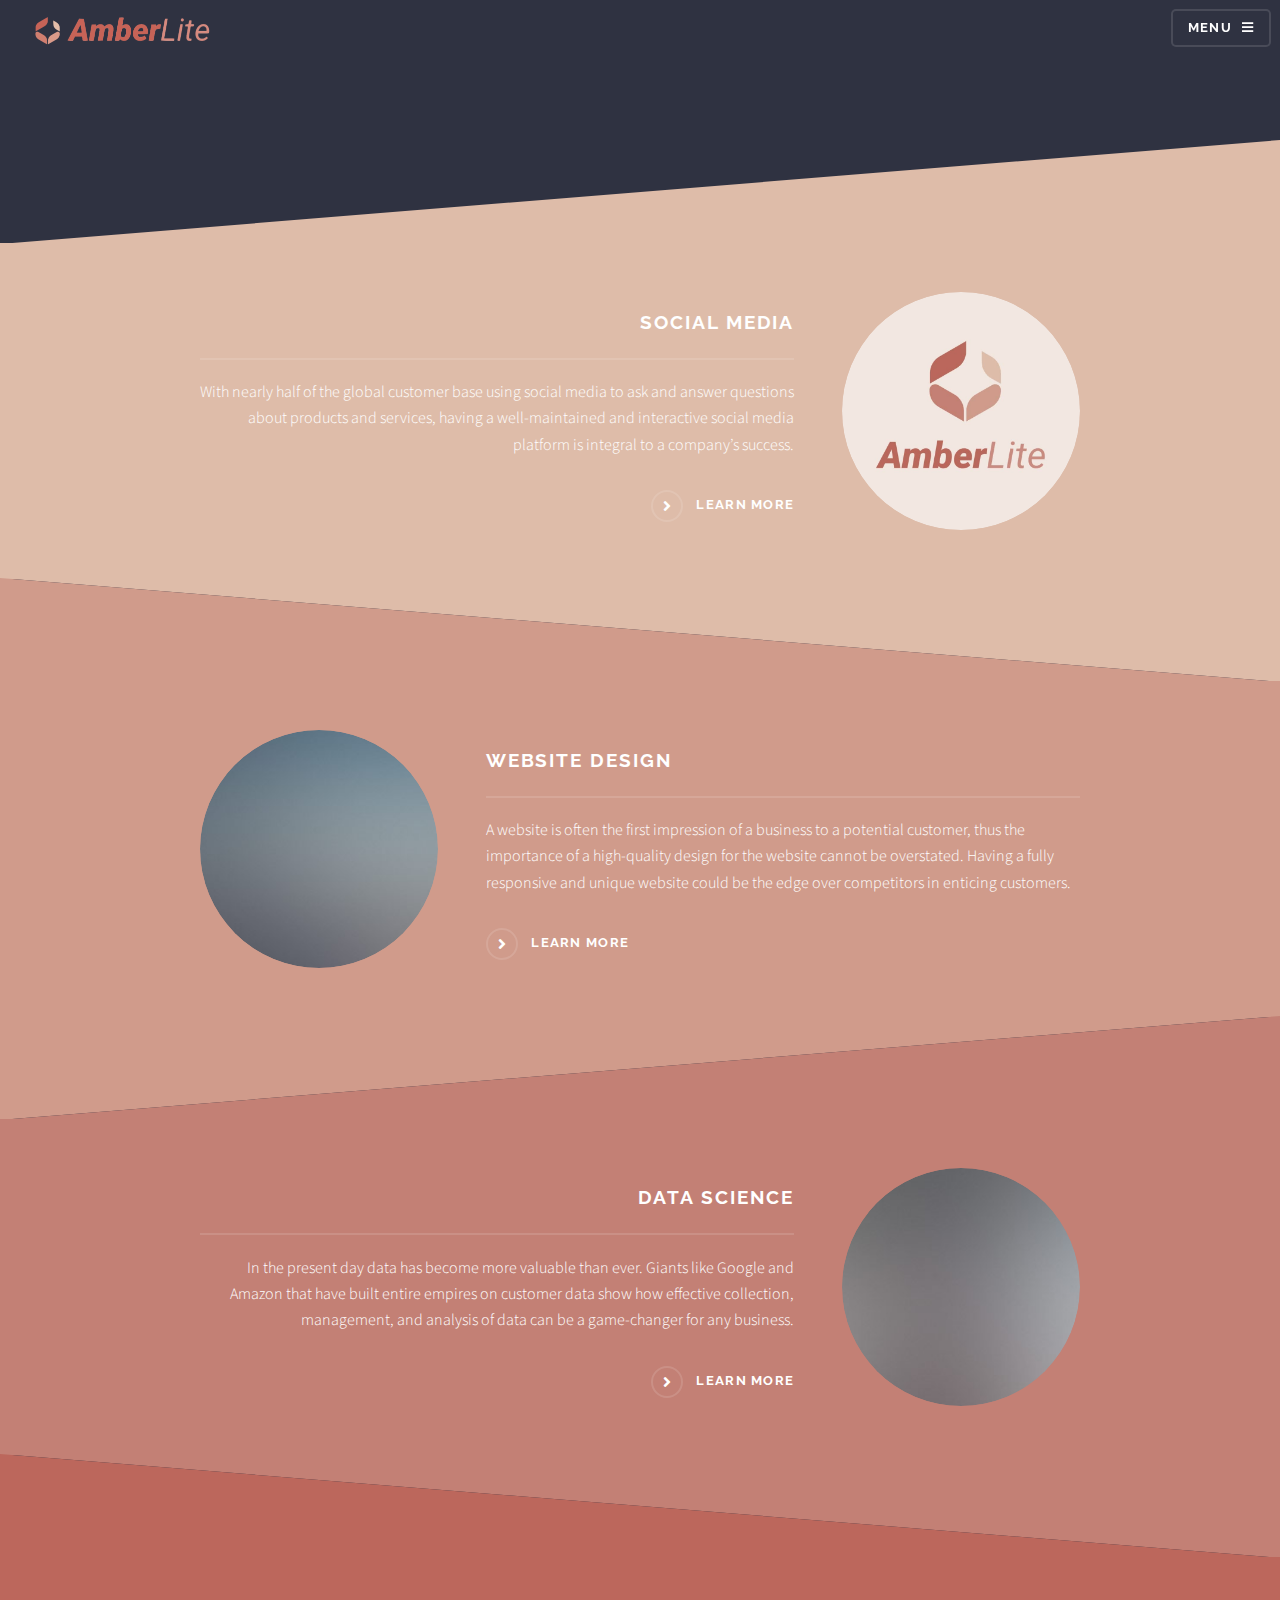
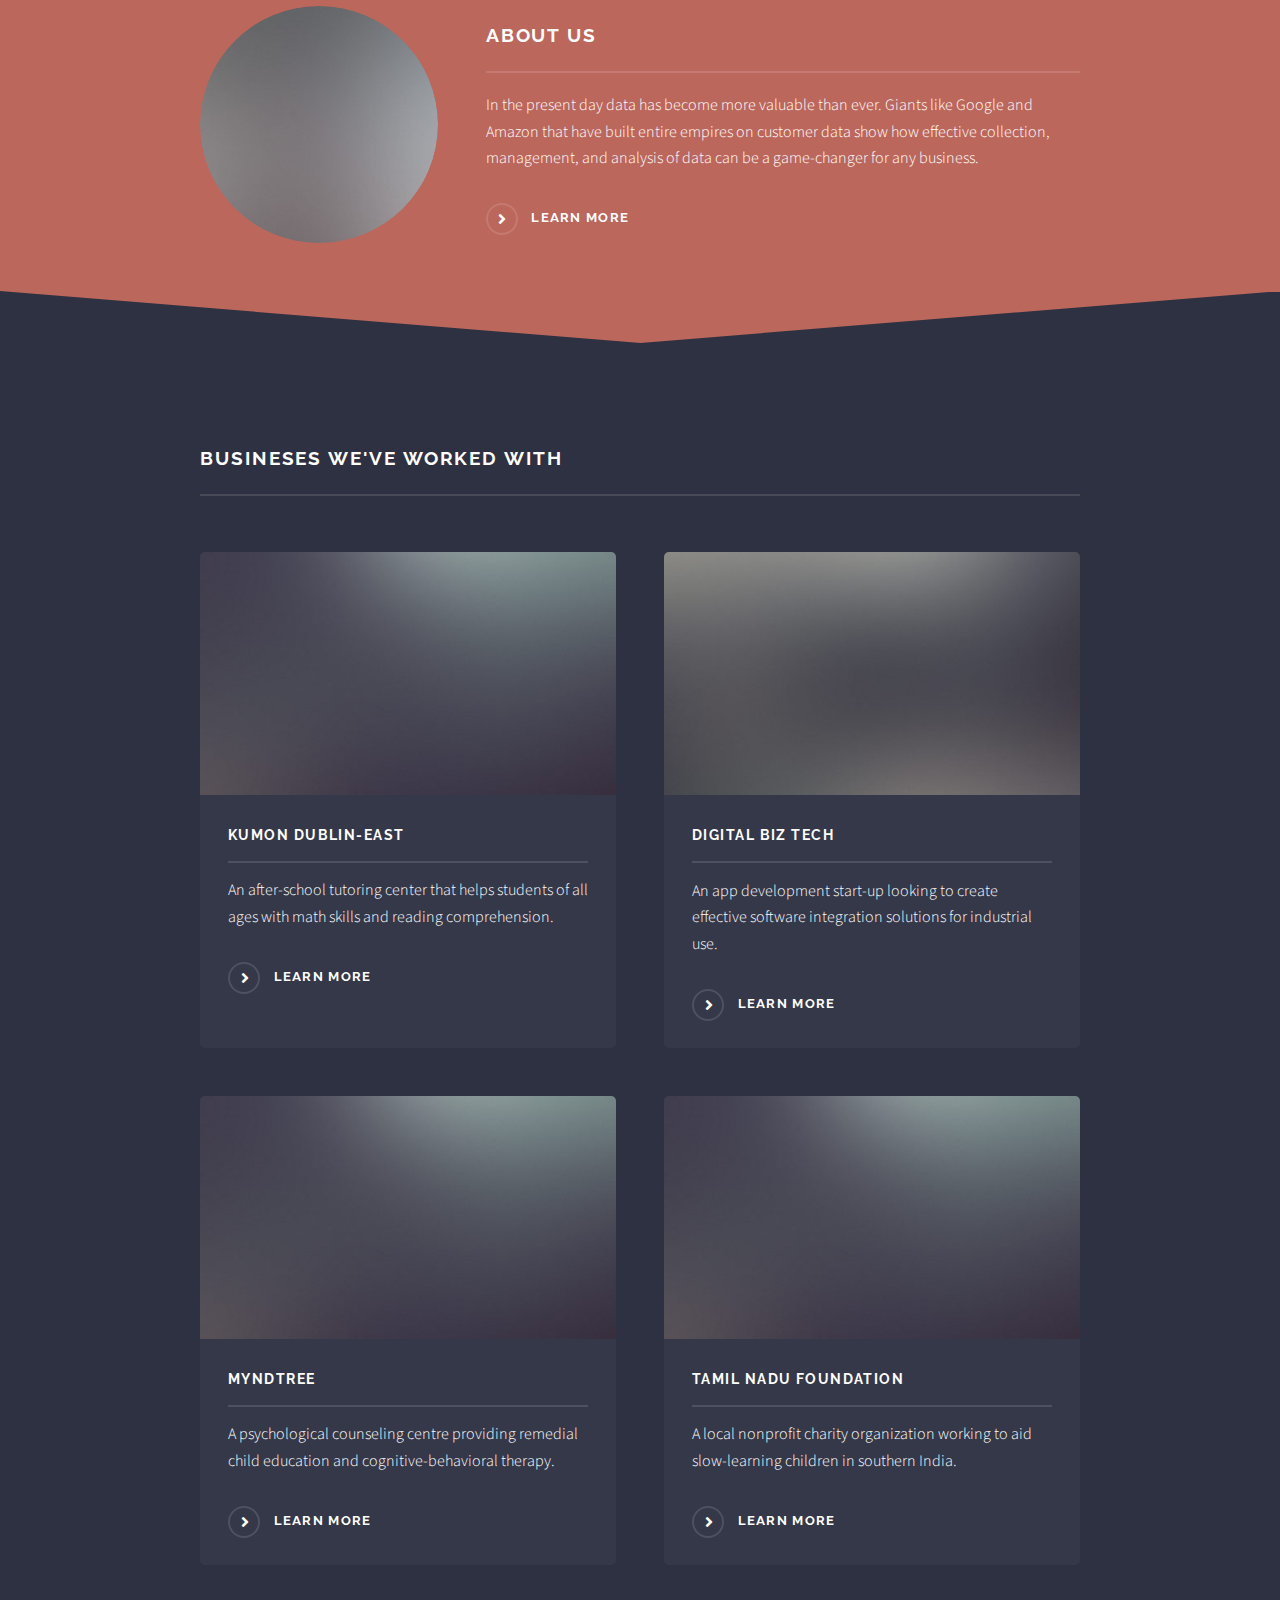
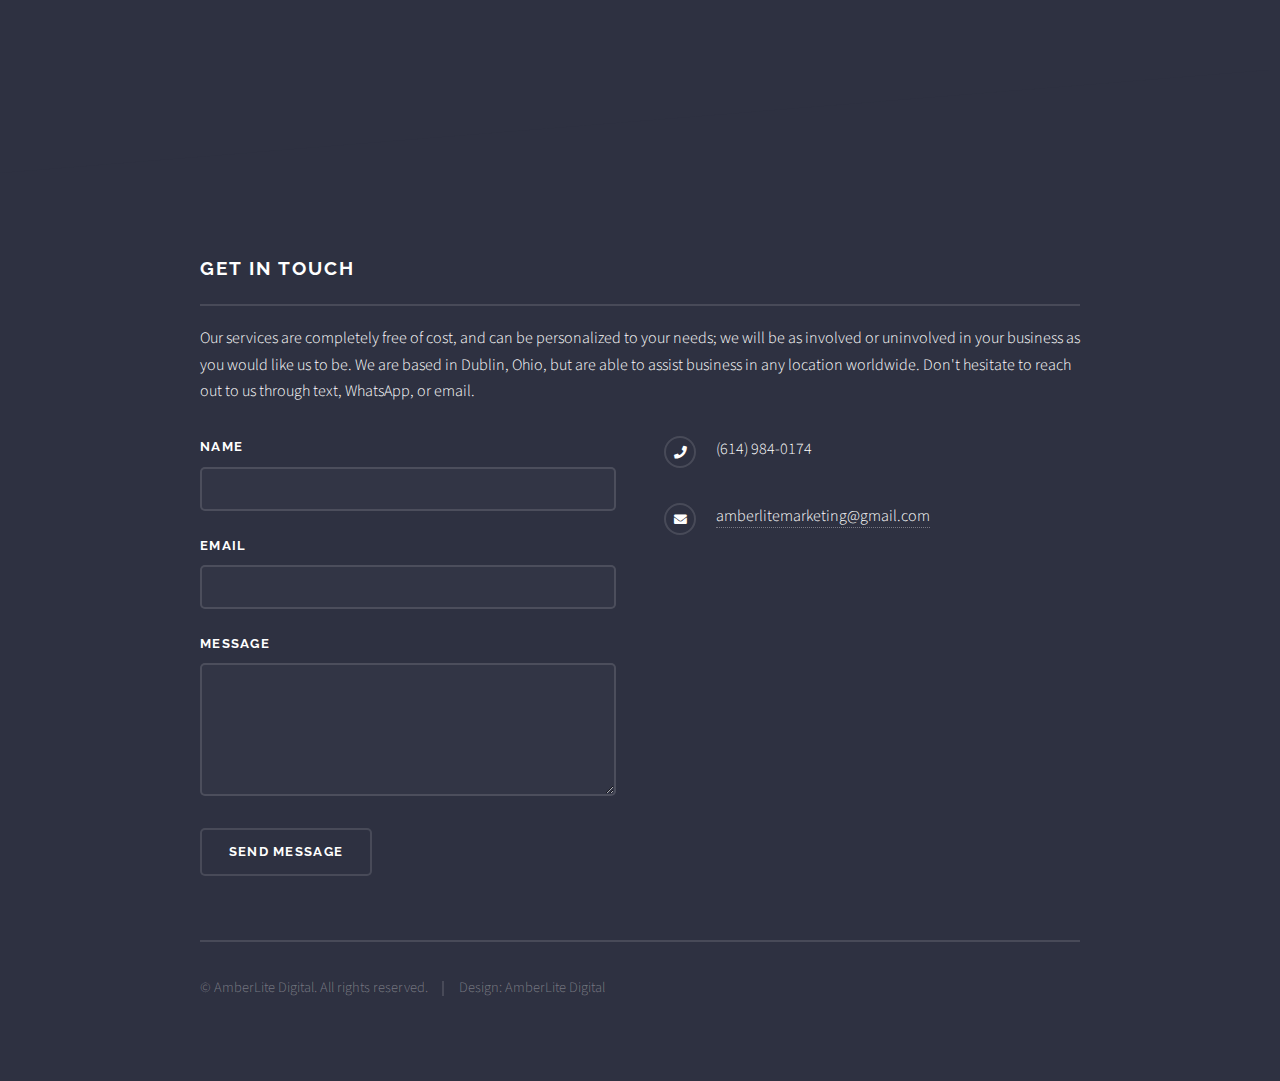
==== index.html @ 07b32f2e "Update index.html" ====
<!DOCTYPE HTML>
<!--
	Solid State by HTML5 bye
	html5up.net | @ajlkn
	Free for personal and commercial use under the CCA 3.0 license (html5up.net/license)
-->
<html>
	<head>
		<title>AmberLite Digital</title>
		<meta charset="utf-8" />
		<meta name="viewport" content="width=device-width, initial-scale=1, user-scalable=no" />
		<link rel="stylesheet" href="assets/css/main.css" />
		<noscript><link rel="stylesheet" href="assets/css/noscript.css" /></noscript>
	</head>
	<body class="is-preload">

		<!-- Page Wrapper -->
			<div id="page-wrapper">

				<!-- Header -->
					<header id="header" class="alt">
						<a style="border-bottom: none" href="index.html">
						<img src="Logo.png" width=200 height=200 style="margin: -3.5rem 0 0 0">
						</a>
						<nav>
							<a href="#menu">Menu</a>
						</nav>
					</header>

				<!-- Menu -->
					<nav id="menu">
						<div class="inner">
							<h2>Menu</h2>
							<ul class="links">
								<li><a href="index.html">Home</a></li>
								<li><a href="socialmedia.html">Social Media</a></li>
								<li><a href="websitedesign.html">Website Design</a></li>
								<li><a href="datascience.html">Data Science</a></li>
								<li><a href="aboutus.html">About Us</a></li>
								<!-- <li><a href="#">Log In</a></li>
								<li><a href="#">Sign Up</a></li> -->
							</ul>
							<a href="#" class="close">Close</a>
						</div>
					</nav>

				<!-- Banner -->
					<section id="banner">
						<div class="inner">
						<!--	<div class="logo">
								<img src="Logo.png" width=150 height=150>
							</div>
							<h2>AmberLite Digital</h2>
							<p>A Service that Helps with Your Business Needs</p> -->
						</div>
					</section>

				<!-- Wrapper -->
					<section id="wrapper">

						<!-- One -->
							<section id="one" class="wrapper spotlight style1">
								<div class="inner">
									<a href="#" class="image"><img src="images/pic01.jpg" alt="" /></a>
									<div class="content">
										<h2 class="major">Social Media</h2>
										<p>With nearly half of the global customer base using social media to ask and answer questions about products and services, having a well-maintained and interactive social media platform is integral to a company’s success.</p>
										<a href="socialmedia.html" class="special">Learn more</a>
									</div>
								</div>
							</section>

						<!-- Two -->
							<section id="two" class="wrapper alt spotlight style2">
								<div class="inner">
									<a href="#" class="image"><img src="images/pic02.jpg" alt="" /></a>
									<div class="content">
										<h2 class="major">Website Design</h2>
										<p>A website is often the first impression of a business to a potential customer, thus the importance of a high-quality design for the website cannot be overstated. Having a fully responsive and unique website could be the edge over competitors in enticing customers.</p>
										<a href="websitedesign.html" class="special">Learn more</a>
									</div>
								</div>
							</section>

						<!-- Three -->
							<section id="three" class="wrapper spotlight style3">
								<div class="inner">
									<a href="#" class="image"><img src="images/pic03.jpg" alt="" /></a>
									<div class="content">
										<h2 class="major">Data Science</h2>
										<p>In the present day data has become more valuable than ever. Giants like Google and Amazon that have built entire empires on customer data show how effective collection, management, and analysis of data can be a game-changer for any business.</p>
										<a href="datascience.html" class="special">Learn more</a>
									</div>
								</div>
							</section>
							<section id="two" class="wrapper spotlight style4">
								<div class="inner">
									<a href="#" class="image"><img src="images/pic03.jpg" alt="" /></a>
									<div class="content">
										<h2 class="major">About Us</h2>
										<p>In the present day data has become more valuable than ever. Giants like Google and Amazon that have built entire empires on customer data show how effective collection, management, and analysis of data can be a game-changer for any business.</p>
										<a href="aboutus.html" class="special">Learn more</a>
									</div>
								</div>
							</section>

						<!-- Four -->
							<section id="four" class="wrapper alt style1">
								<div class="inner">
									<h2 class="major">Busineses We've Worked With</h2>
									<p></p>
									<section class="features">
										<article>
											<a href="#" class="image"><img src="images/pic04.jpg" alt="" /></a>
											<h3 class="major">Kumon Dublin-East</h3>
											<p>An after-school tutoring center that helps students of all ages with math skills and reading comprehension.</p>
											<a href="#" class="special">Learn more</a>
										</article>
										<article>
											<a href="#" class="image"><img src="images/pic05.jpg" alt="" /></a>
											<h3 class="major">Digital Biz Tech</h3>
											<p>An app development start-up looking to create effective software integration solutions for industrial use.</p>
											<a href="#" class="special">Learn more</a>
										</article>
										<article>
											<a href="#" class="image"><img src="images/pic04.jpg" alt="" /></a>
											<h3 class="major">MyndTree</h3>
											<p>A psychological counseling centre providing remedial child education and cognitive-behavioral therapy.</p>
											<a href="#" class="special">Learn more</a>
										</article>
										<article>
											<a href="#" class="image"><img src="images/pic04.jpg" alt="" /></a>
											<h3 class="major">Tamil Nadu Foundation</h3>
											<p>A local nonprofit charity organization working to aid slow-learning children in southern India.</p>
											<a href="#" class="special">Learn more</a>
										</article>
									</section>
									<ul class="actions">
										<!--<li><a href="#" class="button">Browse All</a></li>-->
									</ul>
								</div>
							</section>

					</section>

				<!-- Footer -->
					<section id="footer">
						<div class="inner">
							<h2 class="major">Get in touch</h2>
							<p>Our services are completely free of cost, and can be personalized to your needs; we will be as involved or uninvolved in your business as you would like us to be.
							We are based in Dublin, Ohio, but are able to assist business in any location worldwide. Don't hesitate to reach out to us through text, WhatsApp, or email. <br>
							</p>
							<form method="post" action="#">
								<div class="fields">
									<div class="field">
										<label for="name">Name</label>
										<input type="text" name="name" id="name" />
									</div>
									<div class="field">
										<label for="email">Email</label>
										<input type="email" name="email" id="email" />
									</div>
									<div class="field">
										<label for="message">Message</label>
										<textarea name="message" id="message" rows="4"></textarea>
									</div>
								</div>
								<ul class="actions">
									<li><input type="submit" value="Send Message" /></li>
								</ul>
							</form>
							<ul class="contact">
								<!--<li class="icon solid fa-home">
									Untitled Inc<br />
									1234 Somewhere Road Suite #2894<br />
									Nashville, TN 00000-0000
								</li>-->
								<li class="icon solid fa-phone">(614) 984-0174</li>
								<li class="icon solid fa-envelope"><a href="#">amberlitemarketing@gmail.com</a></li>
								<!--<li class="icon brands fa-twitter"><a href="#">twitter.com/untitled-tld</a></li>
								<li class="icon brands fa-facebook-f"><a href="#">facebook.com/untitled-tld</a></li>
								<li class="icon brands fa-instagram"><a href="#">instagram.com/untitled-tld</a></li>-->
							</ul>
							<ul class="copyright">
								<li>&copy; AmberLite Digital. All rights reserved.</li><li>Design: AmberLite Digital</li>
							</ul>
						</div>
					</section>

			</div>
		
		<div id="bg"></div>

		<!-- Scripts -->
			<script src="assets/js/jquery.min.js"></script>
			<script src="assets/js/jquery.scrollex.min.js"></script>
			<script src="assets/js/browser.min.js"></script>
			<script src="assets/js/breakpoints.min.js"></script>
			<script src="assets/js/util.js"></script>
			<script src="assets/js/main.js"></script>

	</body>
</html>
---- assets/css/main.css ----
@import url(fontawesome-all.min.css);
@import url("https://fonts.googleapis.com/css?family=Raleway:200,700|Source+Sans+Pro:300,600,300italic,600italic");

/*
	Solid State by HTML5 UP
	html5up.net | @ajlkn
	Free for personal and commercial use under the CCA 3.0 license (html5up.net/license)
*/

html, body, div, span, applet, object,
iframe, h1, h2, h3, h4, h5, h6, p, blockquote,
pre, a, abbr, acronym, address, big, cite,
code, del, dfn, em, img, ins, kbd, q, s, samp,
small, strike, strong, sub, sup, tt, var, b,
u, i, center, dl, dt, dd, ol, ul, li, fieldset,
form, label, legend, table, caption, tbody,
tfoot, thead, tr, th, td, article, aside,
canvas, details, embed, figure, figcaption,
footer, header, hgroup, menu, nav, output, ruby,
section, summary, time, mark, audio, video {
	margin: 0;
	padding: 0;
	border: 0;
	font-size: 100%;
	font: inherit;
	vertical-align: baseline;}

article, aside, details, figcaption, figure,
footer, header, hgroup, menu, nav, section {
	display: block;}

body {
	line-height: 1;
}

ol, ul {
	list-style: none;
}

blockquote, q {
	quotes: none;
}

	blockquote:before, blockquote:after, q:before, q:after {
		content: '';
		content: none;
	}

table {
	border-collapse: collapse;
	border-spacing: 0;
}

body {
	-webkit-text-size-adjust: none;
}

mark {
	background-color: transparent;
	color: inherit;
}

input::-moz-focus-inner {
	border: 0;
	padding: 0;
}

input, select, textarea {
	-moz-appearance: none;
	-webkit-appearance: none;
	-ms-appearance: none;
	appearance: none;
}

/* Basic */

	@-ms-viewport {
		width: device-width;
	}

	body {
		-ms-overflow-style: scrollbar;
	}

	@media screen and (max-width: 480px) {

		html, body {
			min-width: 320px;
		}

	}

	html {
		box-sizing: border-box;
	}

	*, *:before, *:after {
		box-sizing: inherit;
	}

	body {
		background-color: #2e3141;
		background-image: linear-gradient(to top, rgba(47 50 65), rgba(47 50 65)), url("../../images/bg.jpg");
		background-size: auto,
 cover;
		background-attachment: fixed,
 fixed;
		background-position: center,
 center;
	}

		body.is-preload *, body.is-preload *:before, body.is-preload *:after {
			-moz-animation: none !important;
			-webkit-animation: none !important;
			-ms-animation: none !important;
			animation: none !important;
			-moz-transition: none !important;
			-webkit-transition: none !important;
			-ms-transition: none !important;
			transition: none !important;
		}



/* Type */

	body, input, select, textarea {
		color: #ffffff;
		font-family: "Source Sans Pro", Helvetica, sans-serif;
		font-size: 16.5pt;
		font-weight: 300;
		line-height: 1.65;
	}

		@media screen and (max-width: 1680px) {

			body, input, select, textarea {
				font-size: 13pt;
			}

		}

		@media screen and (max-width: 1280px) {

			body, input, select, textarea {
				font-size: 12pt;
			}

		}

		@media screen and (max-width: 980px) {

			body, input, select, textarea {
				font-size: 12pt;
			}

		}

		@media screen and (max-width: 736px) {

			body, input, select, textarea {
				font-size: 12pt;
			}

		}

		@media screen and (max-width: 480px) {

			body, input, select, textarea {
				font-size: 12pt;
			}

		}

	a {
		-moz-transition: color 0.2s ease-in-out, border-bottom-color 0.2s ease-in-out;
		-webkit-transition: color 0.2s ease-in-out, border-bottom-color 0.2s ease-in-out;
		-ms-transition: color 0.2s ease-in-out, border-bottom-color 0.2s ease-in-out;
		transition: color 0.2s ease-in-out, border-bottom-color 0.2s ease-in-out;
		border-bottom: dotted 1px rgba(255, 255, 255, 0.35);
		color: #ffffff;
		text-decoration: none;
	}

		a:hover {
			border-bottom-color: transparent;
			color: #ffffff !important;
		}

		a.special:not(.button) {
			text-decoration: none;
			border-bottom: 0;
			display: block;
			font-family: Raleway, Helvetica, sans-serif;
			font-size: 0.8em;
			font-weight: 700;
			letter-spacing: 0.1em;
			margin: 0 0 2em 0;
			text-transform: uppercase;
		}

			a.special:not(.button):before {
				-moz-osx-font-smoothing: grayscale;
				-webkit-font-smoothing: antialiased;
				display: inline-block;
				font-style: normal;
				font-variant: normal;
				text-rendering: auto;
				line-height: 1;
				text-transform: none !important;
				font-family: 'Font Awesome 5 Free';
				font-weight: 900;
			}

			a.special:not(.button):before {
				-moz-transition: background-color 0.2s ease-in-out;
				-webkit-transition: background-color 0.2s ease-in-out;
				-ms-transition: background-color 0.2s ease-in-out;
				transition: background-color 0.2s ease-in-out;
				border-radius: 100%;
				border: solid 2px rgba(255, 255, 255, 0.125);
				content: '\f105';
				display: inline-block;
				font-size: 1.25em;
				height: 2em;
				line-height: 1.75em;
				margin-right: 0.85em;
				text-align: center;
				text-indent: 0.15em;
				vertical-align: middle;
				width: 2em;
			}

			a.special:not(.button):hover:before {
				background-color: rgba(255, 255, 255, 0.025);
			}

			a.special:not(.button):active:before {
				background-color: rgba(255, 255, 255, 0.075);
			}

	strong, b {
		color: #ffffff;
		font-weight: 600;
	}

	em, i {
		font-style: italic;
	}

	p {
		margin: 0 0 2em 0;
	}

	h1, h2, h3, h4, h5, h6 {
		color: #ffffff;
		font-family: Raleway, Helvetica, sans-serif;
		font-weight: 700;
		letter-spacing: 0.1em;
		margin: 0 0 1em 0;
		text-transform: uppercase;
	}

		h1 a, h2 a, h3 a, h4 a, h5 a, h6 a {
			color: inherit;
			text-decoration: none;
			border-bottom: 0;
		}

		h1 span, h2 span, h3 span, h4 span, h5 span, h6 span {
			font-weight: 200;
		}

		h1.major, h2.major, h3.major, h4.major, h5.major, h6.major {
			padding-bottom: 1em;
			border-bottom: solid 2px rgba(255, 255, 255, 0.125);
		}

	h2 {
		font-size: 1.2em;
	}

	h3 {
		font-size: 0.9em;
	}

	h4 {
		font-size: 0.7em;
	}

	h5 {
		font-size: 0.7em;
	}

	h6 {
		font-size: 0.7em;
	}

	@media screen and (max-width: 736px) {

		h2 {
			font-size: 1em;
		}

		h3 {
			font-size: 0.8em;
		}

	}

	sub {
		font-size: 0.8em;
		position: relative;
		top: 0.5em;
	}

	sup {
		font-size: 0.8em;
		position: relative;
		top: -0.5em;
	}

	blockquote {
		border-left: solid 4px rgba(255, 255, 255, 0.125);
		font-style: italic;
		margin: 0 0 2em 0;
		padding: 0.5em 0 0.5em 2em;
	}

	code {
		background: rgba(255, 255, 255, 0.025);
		border-radius: 5px;
		border: solid 2px rgba(255, 255, 255, 0.125);
		font-family: "Courier New", monospace;
		font-size: 0.9em;
		margin: 0 0.25em;
		padding: 0.25em 0.65em;
	}

	pre {
		-webkit-overflow-scrolling: touch;
		font-family: "Courier New", monospace;
		font-size: 0.9em;
		margin: 0 0 2em 0;
	}

		pre code {
			display: block;
			line-height: 1.75em;
			padding: 1em 1.5em;
			overflow-x: auto;
		}

	hr {
		border: 0;
		border-bottom: solid 2px rgba(255, 255, 255, 0.125);
		margin: 2.5em 0;
	}

		hr.major {
			margin: 4em 0;
		}

	.align-left {
		text-align: left;
	}

	.align-center {
		text-align: center;
	}

	.align-right {
		text-align: right;
	}

/* Row */

	.row {
		display: flex;
		flex-wrap: wrap;
		box-sizing: border-box;
		align-items: stretch;
	}

		.row > * {
			box-sizing: border-box;
		}

		.row.gtr-uniform > * > :last-child {
			margin-bottom: 0;
		}

		.row.aln-left {
			justify-content: flex-start;
		}

		.row.aln-center {
			justify-content: center;
		}

		.row.aln-right {
			justify-content: flex-end;
		}

		.row.aln-top {
			align-items: flex-start;
		}

		.row.aln-middle {
			align-items: center;
		}

		.row.aln-bottom {
			align-items: flex-end;
		}

		.row > .imp {
			order: -1;
		}

		.row > .col-1 {
			width: 8.33333%;
		}

		.row > .off-1 {
			margin-left: 8.33333%;
		}

		.row > .col-2 {
			width: 16.66667%;
		}

		.row > .off-2 {
			margin-left: 16.66667%;
		}

		.row > .col-3 {
			width: 25%;
		}

		.row > .off-3 {
			margin-left: 25%;
		}

		.row > .col-4 {
			width: 33.33333%;
		}

		.row > .off-4 {
			margin-left: 33.33333%;
		}

		.row > .col-5 {
			width: 41.66667%;
		}

		.row > .off-5 {
			margin-left: 41.66667%;
		}

		.row > .col-6 {
			width: 50%;
		}

		.row > .off-6 {
			margin-left: 50%;
		}

		.row > .col-7 {
			width: 58.33333%;
		}

		.row > .off-7 {
			margin-left: 58.33333%;
		}

		.row > .col-8 {
			width: 66.66667%;
		}

		.row > .off-8 {
			margin-left: 66.66667%;
		}

		.row > .col-9 {
			width: 75%;
		}

		.row > .off-9 {
			margin-left: 75%;
		}

		.row > .col-10 {
			width: 83.33333%;
		}

		.row > .off-10 {
			margin-left: 83.33333%;
		}

		.row > .col-11 {
			width: 91.66667%;
		}

		.row > .off-11 {
			margin-left: 91.66667%;
		}

		.row > .col-12 {
			width: 100%;
		}

		.row > .off-12 {
			margin-left: 100%;
		}

		.row.gtr-0 {
			margin-top: 0;
			margin-left: 0em;
		}

			.row.gtr-0 > * {
				padding: 0 0 0 0em;
			}

			.row.gtr-0.gtr-uniform {
				margin-top: 0em;
			}

				.row.gtr-0.gtr-uniform > * {
					padding-top: 0em;
				}

		.row.gtr-25 {
			margin-top: 0;
			margin-left: -0.4375em;
		}

			.row.gtr-25 > * {
				padding: 0 0 0 0.4375em;
			}

			.row.gtr-25.gtr-uniform {
				margin-top: -0.4375em;
			}

				.row.gtr-25.gtr-uniform > * {
					padding-top: 0.4375em;
				}

		.row.gtr-50 {
			margin-top: 0;
			margin-left: -0.875em;
		}

			.row.gtr-50 > * {
				padding: 0 0 0 0.875em;
			}

			.row.gtr-50.gtr-uniform {
				margin-top: -0.875em;
			}

				.row.gtr-50.gtr-uniform > * {
					padding-top: 0.875em;
				}

		.row {
			margin-top: 0;
			margin-left: -1.75em;
		}

			.row > * {
				padding: 0 0 0 1.75em;
			}

			.row.gtr-uniform {
				margin-top: -1.75em;
			}

				.row.gtr-uniform > * {
					padding-top: 1.75em;
				}

		.row.gtr-150 {
			margin-top: 0;
			margin-left: -2.625em;
		}

			.row.gtr-150 > * {
				padding: 0 0 0 2.625em;
			}

			.row.gtr-150.gtr-uniform {
				margin-top: -2.625em;
			}

				.row.gtr-150.gtr-uniform > * {
					padding-top: 2.625em;
				}

		.row.gtr-200 {
			margin-top: 0;
			margin-left: -3.5em;
		}

			.row.gtr-200 > * {
				padding: 0 0 0 3.5em;
			}

			.row.gtr-200.gtr-uniform {
				margin-top: -3.5em;
			}

				.row.gtr-200.gtr-uniform > * {
					padding-top: 3.5em;
				}

		@media screen and (max-width: 1680px) {

			.row {
				display: flex;
				flex-wrap: wrap;
				box-sizing: border-box;
				align-items: stretch;
			}

				.row > * {
					box-sizing: border-box;
				}

				.row.gtr-uniform > * > :last-child {
					margin-bottom: 0;
				}

				.row.aln-left {
					justify-content: flex-start;
				}

				.row.aln-center {
					justify-content: center;
				}

				.row.aln-right {
					justify-content: flex-end;
				}

				.row.aln-top {
					align-items: flex-start;
				}

				.row.aln-middle {
					align-items: center;
				}

				.row.aln-bottom {
					align-items: flex-end;
				}

				.row > .imp-xlarge {
					order: -1;
				}

				.row > .col-1-xlarge {
					width: 8.33333%;
				}

				.row > .off-1-xlarge {
					margin-left: 8.33333%;
				}

				.row > .col-2-xlarge {
					width: 16.66667%;
				}

				.row > .off-2-xlarge {
					margin-left: 16.66667%;
				}

				.row > .col-3-xlarge {
					width: 25%;
				}

				.row > .off-3-xlarge {
					margin-left: 25%;
				}

				.row > .col-4-xlarge {
					width: 33.33333%;
				}

				.row > .off-4-xlarge {
					margin-left: 33.33333%;
				}

				.row > .col-5-xlarge {
					width: 41.66667%;
				}

				.row > .off-5-xlarge {
					margin-left: 41.66667%;
				}

				.row > .col-6-xlarge {
					width: 50%;
				}

				.row > .off-6-xlarge {
					margin-left: 50%;
				}

				.row > .col-7-xlarge {
					width: 58.33333%;
				}

				.row > .off-7-xlarge {
					margin-left: 58.33333%;
				}

				.row > .col-8-xlarge {
					width: 66.66667%;
				}

				.row > .off-8-xlarge {
					margin-left: 66.66667%;
				}

				.row > .col-9-xlarge {
					width: 75%;
				}

				.row > .off-9-xlarge {
					margin-left: 75%;
				}

				.row > .col-10-xlarge {
					width: 83.33333%;
				}

				.row > .off-10-xlarge {
					margin-left: 83.33333%;
				}

				.row > .col-11-xlarge {
					width: 91.66667%;
				}

				.row > .off-11-xlarge {
					margin-left: 91.66667%;
				}

				.row > .col-12-xlarge {
					width: 100%;
				}

				.row > .off-12-xlarge {
					margin-left: 100%;
				}

				.row.gtr-0 {
					margin-top: 0;
					margin-left: 0em;
				}

					.row.gtr-0 > * {
						padding: 0 0 0 0em;
					}

					.row.gtr-0.gtr-uniform {
						margin-top: 0em;
					}

						.row.gtr-0.gtr-uniform > * {
							padding-top: 0em;
						}

				.row.gtr-25 {
					margin-top: 0;
					margin-left: -0.4375em;
				}

					.row.gtr-25 > * {
						padding: 0 0 0 0.4375em;
					}

					.row.gtr-25.gtr-uniform {
						margin-top: -0.4375em;
					}

						.row.gtr-25.gtr-uniform > * {
							padding-top: 0.4375em;
						}

				.row.gtr-50 {
					margin-top: 0;
					margin-left: -0.875em;
				}

					.row.gtr-50 > * {
						padding: 0 0 0 0.875em;
					}

					.row.gtr-50.gtr-uniform {
						margin-top: -0.875em;
					}

						.row.gtr-50.gtr-uniform > * {
							padding-top: 0.875em;
						}

				.row {
					margin-top: 0;
					margin-left: -1.75em;
				}

					.row > * {
						padding: 0 0 0 1.75em;
					}

					.row.gtr-uniform {
						margin-top: -1.75em;
					}

						.row.gtr-uniform > * {
							padding-top: 1.75em;
						}

				.row.gtr-150 {
					margin-top: 0;
					margin-left: -2.625em;
				}

					.row.gtr-150 > * {
						padding: 0 0 0 2.625em;
					}

					.row.gtr-150.gtr-uniform {
						margin-top: -2.625em;
					}

						.row.gtr-150.gtr-uniform > * {
							padding-top: 2.625em;
						}

				.row.gtr-200 {
					margin-top: 0;
					margin-left: -3.5em;
				}

					.row.gtr-200 > * {
						padding: 0 0 0 3.5em;
					}

					.row.gtr-200.gtr-uniform {
						margin-top: -3.5em;
					}

						.row.gtr-200.gtr-uniform > * {
							padding-top: 3.5em;
						}

		}

		@media screen and (max-width: 1280px) {

			.row {
				display: flex;
				flex-wrap: wrap;
				box-sizing: border-box;
				align-items: stretch;
			}

				.row > * {
					box-sizing: border-box;
				}

				.row.gtr-uniform > * > :last-child {
					margin-bottom: 0;
				}

				.row.aln-left {
					justify-content: flex-start;
				}

				.row.aln-center {
					justify-content: center;
				}

				.row.aln-right {
					justify-content: flex-end;
				}

				.row.aln-top {
					align-items: flex-start;
				}

				.row.aln-middle {
					align-items: center;
				}

				.row.aln-bottom {
					align-items: flex-end;
				}

				.row > .imp-large {
					order: -1;
				}

				.row > .col-1-large {
					width: 8.33333%;
				}

				.row > .off-1-large {
					margin-left: 8.33333%;
				}

				.row > .col-2-large {
					width: 16.66667%;
				}

				.row > .off-2-large {
					margin-left: 16.66667%;
				}

				.row > .col-3-large {
					width: 25%;
				}

				.row > .off-3-large {
					margin-left: 25%;
				}

				.row > .col-4-large {
					width: 33.33333%;
				}

				.row > .off-4-large {
					margin-left: 33.33333%;
				}

				.row > .col-5-large {
					width: 41.66667%;
				}

				.row > .off-5-large {
					margin-left: 41.66667%;
				}

				.row > .col-6-large {
					width: 50%;
				}

				.row > .off-6-large {
					margin-left: 50%;
				}

				.row > .col-7-large {
					width: 58.33333%;
				}

				.row > .off-7-large {
					margin-left: 58.33333%;
				}

				.row > .col-8-large {
					width: 66.66667%;
				}

				.row > .off-8-large {
					margin-left: 66.66667%;
				}

				.row > .col-9-large {
					width: 75%;
				}

				.row > .off-9-large {
					margin-left: 75%;
				}

				.row > .col-10-large {
					width: 83.33333%;
				}

				.row > .off-10-large {
					margin-left: 83.33333%;
				}

				.row > .col-11-large {
					width: 91.66667%;
				}

				.row > .off-11-large {
					margin-left: 91.66667%;
				}

				.row > .col-12-large {
					width: 100%;
				}

				.row > .off-12-large {
					margin-left: 100%;
				}

				.row.gtr-0 {
					margin-top: 0;
					margin-left: 0em;
				}

					.row.gtr-0 > * {
						padding: 0 0 0 0em;
					}

					.row.gtr-0.gtr-uniform {
						margin-top: 0em;
					}

						.row.gtr-0.gtr-uniform > * {
							padding-top: 0em;
						}

				.row.gtr-25 {
					margin-top: 0;
					margin-left: -0.4375em;
				}

					.row.gtr-25 > * {
						padding: 0 0 0 0.4375em;
					}

					.row.gtr-25.gtr-uniform {
						margin-top: -0.4375em;
					}

						.row.gtr-25.gtr-uniform > * {
							padding-top: 0.4375em;
						}

				.row.gtr-50 {
					margin-top: 0;
					margin-left: -0.875em;
				}

					.row.gtr-50 > * {
						padding: 0 0 0 0.875em;
					}

					.row.gtr-50.gtr-uniform {
						margin-top: -0.875em;
					}

						.row.gtr-50.gtr-uniform > * {
							padding-top: 0.875em;
						}

				.row {
					margin-top: 0;
					margin-left: -1.75em;
				}

					.row > * {
						padding: 0 0 0 1.75em;
					}

					.row.gtr-uniform {
						margin-top: -1.75em;
					}

						.row.gtr-uniform > * {
							padding-top: 1.75em;
						}

				.row.gtr-150 {
					margin-top: 0;
					margin-left: -2.625em;
				}

					.row.gtr-150 > * {
						padding: 0 0 0 2.625em;
					}

					.row.gtr-150.gtr-uniform {
						margin-top: -2.625em;
					}

						.row.gtr-150.gtr-uniform > * {
							padding-top: 2.625em;
						}

				.row.gtr-200 {
					margin-top: 0;
					margin-left: -3.5em;
				}

					.row.gtr-200 > * {
						padding: 0 0 0 3.5em;
					}

					.row.gtr-200.gtr-uniform {
						margin-top: -3.5em;
					}

						.row.gtr-200.gtr-uniform > * {
							padding-top: 3.5em;
						}

		}

		@media screen and (max-width: 980px) {

			.row {
				display: flex;
				flex-wrap: wrap;
				box-sizing: border-box;
				align-items: stretch;
			}

				.row > * {
					box-sizing: border-box;
				}

				.row.gtr-uniform > * > :last-child {
					margin-bottom: 0;
				}

				.row.aln-left {
					justify-content: flex-start;
				}

				.row.aln-center {
					justify-content: center;
				}

				.row.aln-right {
					justify-content: flex-end;
				}

				.row.aln-top {
					align-items: flex-start;
				}

				.row.aln-middle {
					align-items: center;
				}

				.row.aln-bottom {
					align-items: flex-end;
				}

				.row > .imp-medium {
					order: -1;
				}

				.row > .col-1-medium {
					width: 8.33333%;
				}

				.row > .off-1-medium {
					margin-left: 8.33333%;
				}

				.row > .col-2-medium {
					width: 16.66667%;
				}

				.row > .off-2-medium {
					margin-left: 16.66667%;
				}

				.row > .col-3-medium {
					width: 25%;
				}

				.row > .off-3-medium {
					margin-left: 25%;
				}

				.row > .col-4-medium {
					width: 33.33333%;
				}

				.row > .off-4-medium {
					margin-left: 33.33333%;
				}

				.row > .col-5-medium {
					width: 41.66667%;
				}

				.row > .off-5-medium {
					margin-left: 41.66667%;
				}

				.row > .col-6-medium {
					width: 50%;
				}

				.row > .off-6-medium {
					margin-left: 50%;
				}

				.row > .col-7-medium {
					width: 58.33333%;
				}

				.row > .off-7-medium {
					margin-left: 58.33333%;
				}

				.row > .col-8-medium {
					width: 66.66667%;
				}

				.row > .off-8-medium {
					margin-left: 66.66667%;
				}

				.row > .col-9-medium {
					width: 75%;
				}

				.row > .off-9-medium {
					margin-left: 75%;
				}

				.row > .col-10-medium {
					width: 83.33333%;
				}

				.row > .off-10-medium {
					margin-left: 83.33333%;
				}

				.row > .col-11-medium {
					width: 91.66667%;
				}

				.row > .off-11-medium {
					margin-left: 91.66667%;
				}

				.row > .col-12-medium {
					width: 100%;
				}

				.row > .off-12-medium {
					margin-left: 100%;
				}

				.row.gtr-0 {
					margin-top: 0;
					margin-left: 0em;
				}

					.row.gtr-0 > * {
						padding: 0 0 0 0em;
					}

					.row.gtr-0.gtr-uniform {
						margin-top: 0em;
					}

						.row.gtr-0.gtr-uniform > * {
							padding-top: 0em;
						}

				.row.gtr-25 {
					margin-top: 0;
					margin-left: -0.4375em;
				}

					.row.gtr-25 > * {
						padding: 0 0 0 0.4375em;
					}

					.row.gtr-25.gtr-uniform {
						margin-top: -0.4375em;
					}

						.row.gtr-25.gtr-uniform > * {
							padding-top: 0.4375em;
						}

				.row.gtr-50 {
					margin-top: 0;
					margin-left: -0.875em;
				}

					.row.gtr-50 > * {
						padding: 0 0 0 0.875em;
					}

					.row.gtr-50.gtr-uniform {
						margin-top: -0.875em;
					}

						.row.gtr-50.gtr-uniform > * {
							padding-top: 0.875em;
						}

				.row {
					margin-top: 0;
					margin-left: -1.75em;
				}

					.row > * {
						padding: 0 0 0 1.75em;
					}

					.row.gtr-uniform {
						margin-top: -1.75em;
					}

						.row.gtr-uniform > * {
							padding-top: 1.75em;
						}

				.row.gtr-150 {
					margin-top: 0;
					margin-left: -2.625em;
				}

					.row.gtr-150 > * {
						padding: 0 0 0 2.625em;
					}

					.row.gtr-150.gtr-uniform {
						margin-top: -2.625em;
					}

						.row.gtr-150.gtr-uniform > * {
							padding-top: 2.625em;
						}

				.row.gtr-200 {
					margin-top: 0;
					margin-left: -3.5em;
				}

					.row.gtr-200 > * {
						padding: 0 0 0 3.5em;
					}

					.row.gtr-200.gtr-uniform {
						margin-top: -3.5em;
					}

						.row.gtr-200.gtr-uniform > * {
							padding-top: 3.5em;
						}

		}

		@media screen and (max-width: 736px) {

			.row {
				display: flex;
				flex-wrap: wrap;
				box-sizing: border-box;
				align-items: stretch;
			}

				.row > * {
					box-sizing: border-box;
				}

				.row.gtr-uniform > * > :last-child {
					margin-bottom: 0;
				}

				.row.aln-left {
					justify-content: flex-start;
				}

				.row.aln-center {
					justify-content: center;
				}

				.row.aln-right {
					justify-content: flex-end;
				}

				.row.aln-top {
					align-items: flex-start;
				}

				.row.aln-middle {
					align-items: center;
				}

				.row.aln-bottom {
					align-items: flex-end;
				}

				.row > .imp-small {
					order: -1;
				}

				.row > .col-1-small {
					width: 8.33333%;
				}

				.row > .off-1-small {
					margin-left: 8.33333%;
				}

				.row > .col-2-small {
					width: 16.66667%;
				}

				.row > .off-2-small {
					margin-left: 16.66667%;
				}

				.row > .col-3-small {
					width: 25%;
				}

				.row > .off-3-small {
					margin-left: 25%;
				}

				.row > .col-4-small {
					width: 33.33333%;
				}

				.row > .off-4-small {
					margin-left: 33.33333%;
				}

				.row > .col-5-small {
					width: 41.66667%;
				}

				.row > .off-5-small {
					margin-left: 41.66667%;
				}

				.row > .col-6-small {
					width: 50%;
				}

				.row > .off-6-small {
					margin-left: 50%;
				}

				.row > .col-7-small {
					width: 58.33333%;
				}

				.row > .off-7-small {
					margin-left: 58.33333%;
				}

				.row > .col-8-small {
					width: 66.66667%;
				}

				.row > .off-8-small {
					margin-left: 66.66667%;
				}

				.row > .col-9-small {
					width: 75%;
				}

				.row > .off-9-small {
					margin-left: 75%;
				}

				.row > .col-10-small {
					width: 83.33333%;
				}

				.row > .off-10-small {
					margin-left: 83.33333%;
				}

				.row > .col-11-small {
					width: 91.66667%;
				}

				.row > .off-11-small {
					margin-left: 91.66667%;
				}

				.row > .col-12-small {
					width: 100%;
				}

				.row > .off-12-small {
					margin-left: 100%;
				}

				.row.gtr-0 {
					margin-top: 0;
					margin-left: 0em;
				}

					.row.gtr-0 > * {
						padding: 0 0 0 0em;
					}

					.row.gtr-0.gtr-uniform {
						margin-top: 0em;
					}

						.row.gtr-0.gtr-uniform > * {
							padding-top: 0em;
						}

				.row.gtr-25 {
					margin-top: 0;
					margin-left: -0.3125em;
				}

					.row.gtr-25 > * {
						padding: 0 0 0 0.3125em;
					}

					.row.gtr-25.gtr-uniform {
						margin-top: -0.3125em;
					}

						.row.gtr-25.gtr-uniform > * {
							padding-top: 0.3125em;
						}

				.row.gtr-50 {
					margin-top: 0;
					margin-left: -0.625em;
				}

					.row.gtr-50 > * {
						padding: 0 0 0 0.625em;
					}

					.row.gtr-50.gtr-uniform {
						margin-top: -0.625em;
					}

						.row.gtr-50.gtr-uniform > * {
							padding-top: 0.625em;
						}

				.row {
					margin-top: 0;
					margin-left: -1.25em;
				}

					.row > * {
						padding: 0 0 0 1.25em;
					}

					.row.gtr-uniform {
						margin-top: -1.25em;
					}

						.row.gtr-uniform > * {
							padding-top: 1.25em;
						}

				.row.gtr-150 {
					margin-top: 0;
					margin-left: -1.875em;
				}

					.row.gtr-150 > * {
						padding: 0 0 0 1.875em;
					}

					.row.gtr-150.gtr-uniform {
						margin-top: -1.875em;
					}

						.row.gtr-150.gtr-uniform > * {
							padding-top: 1.875em;
						}

				.row.gtr-200 {
					margin-top: 0;
					margin-left: -2.5em;
				}

					.row.gtr-200 > * {
						padding: 0 0 0 2.5em;
					}

					.row.gtr-200.gtr-uniform {
						margin-top: -2.5em;
					}

						.row.gtr-200.gtr-uniform > * {
							padding-top: 2.5em;
						}

		}

		@media screen and (max-width: 480px) {

			.row {
				display: flex;
				flex-wrap: wrap;
				box-sizing: border-box;
				align-items: stretch;
			}

				.row > * {
					box-sizing: border-box;
				}

				.row.gtr-uniform > * > :last-child {
					margin-bottom: 0;
				}

				.row.aln-left {
					justify-content: flex-start;
				}

				.row.aln-center {
					justify-content: center;
				}

				.row.aln-right {
					justify-content: flex-end;
				}

				.row.aln-top {
					align-items: flex-start;
				}

				.row.aln-middle {
					align-items: center;
				}

				.row.aln-bottom {
					align-items: flex-end;
				}

				.row > .imp-xsmall {
					order: -1;
				}

				.row > .col-1-xsmall {
					width: 8.33333%;
				}

				.row > .off-1-xsmall {
					margin-left: 8.33333%;
				}

				.row > .col-2-xsmall {
					width: 16.66667%;
				}

				.row > .off-2-xsmall {
					margin-left: 16.66667%;
				}

				.row > .col-3-xsmall {
					width: 25%;
				}

				.row > .off-3-xsmall {
					margin-left: 25%;
				}

				.row > .col-4-xsmall {
					width: 33.33333%;
				}

				.row > .off-4-xsmall {
					margin-left: 33.33333%;
				}

				.row > .col-5-xsmall {
					width: 41.66667%;
				}

				.row > .off-5-xsmall {
					margin-left: 41.66667%;
				}

				.row > .col-6-xsmall {
					width: 50%;
				}

				.row > .off-6-xsmall {
					margin-left: 50%;
				}

				.row > .col-7-xsmall {
					width: 58.33333%;
				}

				.row > .off-7-xsmall {
					margin-left: 58.33333%;
				}

				.row > .col-8-xsmall {
					width: 66.66667%;
				}

				.row > .off-8-xsmall {
					margin-left: 66.66667%;
				}

				.row > .col-9-xsmall {
					width: 75%;
				}

				.row > .off-9-xsmall {
					margin-left: 75%;
				}

				.row > .col-10-xsmall {
					width: 83.33333%;
				}

				.row > .off-10-xsmall {
					margin-left: 83.33333%;
				}

				.row > .col-11-xsmall {
					width: 91.66667%;
				}

				.row > .off-11-xsmall {
					margin-left: 91.66667%;
				}

				.row > .col-12-xsmall {
					width: 100%;
				}

				.row > .off-12-xsmall {
					margin-left: 100%;
				}

				.row.gtr-0 {
					margin-top: 0;
					margin-left: 0em;
				}

					.row.gtr-0 > * {
						padding: 0 0 0 0em;
					}

					.row.gtr-0.gtr-uniform {
						margin-top: 0em;
					}

						.row.gtr-0.gtr-uniform > * {
							padding-top: 0em;
						}

				.row.gtr-25 {
					margin-top: 0;
					margin-left: -0.3125em;
				}

					.row.gtr-25 > * {
						padding: 0 0 0 0.3125em;
					}

					.row.gtr-25.gtr-uniform {
						margin-top: -0.3125em;
					}

						.row.gtr-25.gtr-uniform > * {
							padding-top: 0.3125em;
						}

				.row.gtr-50 {
					margin-top: 0;
					margin-left: -0.625em;
				}

					.row.gtr-50 > * {
						padding: 0 0 0 0.625em;
					}

					.row.gtr-50.gtr-uniform {
						margin-top: -0.625em;
					}

						.row.gtr-50.gtr-uniform > * {
							padding-top: 0.625em;
						}

				.row {
					margin-top: 0;
					margin-left: -1.25em;
				}

					.row > * {
						padding: 0 0 0 1.25em;
					}

					.row.gtr-uniform {
						margin-top: -1.25em;
					}

						.row.gtr-uniform > * {
							padding-top: 1.25em;
						}

				.row.gtr-150 {
					margin-top: 0;
					margin-left: -1.875em;
				}

					.row.gtr-150 > * {
						padding: 0 0 0 1.875em;
					}

					.row.gtr-150.gtr-uniform {
						margin-top: -1.875em;
					}

						.row.gtr-150.gtr-uniform > * {
							padding-top: 1.875em;
						}

				.row.gtr-200 {
					margin-top: 0;
					margin-left: -2.5em;
				}

					.row.gtr-200 > * {
						padding: 0 0 0 2.5em;
					}

					.row.gtr-200.gtr-uniform {
						margin-top: -2.5em;
					}

						.row.gtr-200.gtr-uniform > * {
							padding-top: 2.5em;
						}

		}

		@media screen and (max-width: 360px) {

			.row {
				display: flex;
				flex-wrap: wrap;
				box-sizing: border-box;
				align-items: stretch;
			}

				.row > * {
					box-sizing: border-box;
				}

				.row.gtr-uniform > * > :last-child {
					margin-bottom: 0;
				}

				.row.aln-left {
					justify-content: flex-start;
				}

				.row.aln-center {
					justify-content: center;
				}

				.row.aln-right {
					justify-content: flex-end;
				}

				.row.aln-top {
					align-items: flex-start;
				}

				.row.aln-middle {
					align-items: center;
				}

				.row.aln-bottom {
					align-items: flex-end;
				}

				.row > .imp-xxsmall {
					order: -1;
				}

				.row > .col-1-xxsmall {
					width: 8.33333%;
				}

				.row > .off-1-xxsmall {
					margin-left: 8.33333%;
				}

				.row > .col-2-xxsmall {
					width: 16.66667%;
				}

				.row > .off-2-xxsmall {
					margin-left: 16.66667%;
				}

				.row > .col-3-xxsmall {
					width: 25%;
				}

				.row > .off-3-xxsmall {
					margin-left: 25%;
				}

				.row > .col-4-xxsmall {
					width: 33.33333%;
				}

				.row > .off-4-xxsmall {
					margin-left: 33.33333%;
				}

				.row > .col-5-xxsmall {
					width: 41.66667%;
				}

				.row > .off-5-xxsmall {
					margin-left: 41.66667%;
				}

				.row > .col-6-xxsmall {
					width: 50%;
				}

				.row > .off-6-xxsmall {
					margin-left: 50%;
				}

				.row > .col-7-xxsmall {
					width: 58.33333%;
				}

				.row > .off-7-xxsmall {
					margin-left: 58.33333%;
				}

				.row > .col-8-xxsmall {
					width: 66.66667%;
				}

				.row > .off-8-xxsmall {
					margin-left: 66.66667%;
				}

				.row > .col-9-xxsmall {
					width: 75%;
				}

				.row > .off-9-xxsmall {
					margin-left: 75%;
				}

				.row > .col-10-xxsmall {
					width: 83.33333%;
				}

				.row > .off-10-xxsmall {
					margin-left: 83.33333%;
				}

				.row > .col-11-xxsmall {
					width: 91.66667%;
				}

				.row > .off-11-xxsmall {
					margin-left: 91.66667%;
				}

				.row > .col-12-xxsmall {
					width: 100%;
				}

				.row > .off-12-xxsmall {
					margin-left: 100%;
				}

				.row.gtr-0 {
					margin-top: 0;
					margin-left: 0em;
				}

					.row.gtr-0 > * {
						padding: 0 0 0 0em;
					}

					.row.gtr-0.gtr-uniform {
						margin-top: 0em;
					}

						.row.gtr-0.gtr-uniform > * {
							padding-top: 0em;
						}

				.row.gtr-25 {
					margin-top: 0;
					margin-left: -0.3125em;
				}

					.row.gtr-25 > * {
						padding: 0 0 0 0.3125em;
					}

					.row.gtr-25.gtr-uniform {
						margin-top: -0.3125em;
					}

						.row.gtr-25.gtr-uniform > * {
							padding-top: 0.3125em;
						}

				.row.gtr-50 {
					margin-top: 0;
					margin-left: -0.625em;
				}

					.row.gtr-50 > * {
						padding: 0 0 0 0.625em;
					}

					.row.gtr-50.gtr-uniform {
						margin-top: -0.625em;
					}

						.row.gtr-50.gtr-uniform > * {
							padding-top: 0.625em;
						}

				.row {
					margin-top: 0;
					margin-left: -1.25em;
				}

					.row > * {
						padding: 0 0 0 1.25em;
					}

					.row.gtr-uniform {
						margin-top: -1.25em;
					}

						.row.gtr-uniform > * {
							padding-top: 1.25em;
						}

				.row.gtr-150 {
					margin-top: 0;
					margin-left: -1.875em;
				}

					.row.gtr-150 > * {
						padding: 0 0 0 1.875em;
					}

					.row.gtr-150.gtr-uniform {
						margin-top: -1.875em;
					}

						.row.gtr-150.gtr-uniform > * {
							padding-top: 1.875em;
						}

				.row.gtr-200 {
					margin-top: 0;
					margin-left: -2.5em;
				}

					.row.gtr-200 > * {
						padding: 0 0 0 2.5em;
					}

					.row.gtr-200.gtr-uniform {
						margin-top: -2.5em;
					}

						.row.gtr-200.gtr-uniform > * {
							padding-top: 2.5em;
						}

		}

/* Section/Article */

	section.special, article.special {
		text-align: center;
	}

/* Form */

	form {
		margin: 0 0 2em 0;
	}

		form > :last-child {
			margin-bottom: 0;
		}

		form > .fields {
			display: -moz-flex;
			display: -webkit-flex;
			display: -ms-flex;
			display: flex;
			-moz-flex-wrap: wrap;
			-webkit-flex-wrap: wrap;
			-ms-flex-wrap: wrap;
			flex-wrap: wrap;
			width: calc(100% + 3em);
			margin: -1.5em 0 2em -1.5em;
		}

			form > .fields > .field {
				-moz-flex-grow: 0;
				-webkit-flex-grow: 0;
				-ms-flex-grow: 0;
				flex-grow: 0;
				-moz-flex-shrink: 0;
				-webkit-flex-shrink: 0;
				-ms-flex-shrink: 0;
				flex-shrink: 0;
				padding: 1.5em 0 0 1.5em;
				width: calc(100% - 1.5em);
			}

				form > .fields > .field.half {
					width: calc(50% - 0.75em);
				}

				form > .fields > .field.third {
					width: calc(100%/3 - 0.5em);
				}

				form > .fields > .field.quarter {
					width: calc(25% - 0.375em);
				}

		@media screen and (max-width: 480px) {

			form > .fields {
				width: calc(100% + 3em);
				margin: -1.5em 0 2em -1.5em;
			}

				form > .fields > .field {
					padding: 1.5em 0 0 1.5em;
					width: calc(100% - 1.5em);
				}

					form > .fields > .field.half {
						width: calc(100% - 1.5em);
					}

					form > .fields > .field.third {
						width: calc(100% - 1.5em);
					}

					form > .fields > .field.quarter {
						width: calc(100% - 1.5em);
					}

		}

	label {
		color: #ffffff;
		display: block;
		font-family: Raleway, Helvetica, sans-serif;
		font-size: 0.8em;
		font-weight: 700;
		letter-spacing: 0.1em;
		margin: 0 0 0.7em 0;
		text-transform: uppercase;
	}

	input[type="text"],
	input[type="password"],
	input[type="email"],
	input[type="tel"],
	select,
	textarea {
		-moz-appearance: none;
		-webkit-appearance: none;
		-ms-appearance: none;
		appearance: none;
		background: rgba(255, 255, 255, 0.025);
		border-radius: 5px;
		border: none;
		border: solid 2px rgba(255, 255, 255, 0.125);
		color: inherit;
		display: block;
		outline: 0;
		padding: 0 1em;
		text-decoration: none;
		width: 100%;
	}

		input[type="text"]:invalid,
		input[type="password"]:invalid,
		input[type="email"]:invalid,
		input[type="tel"]:invalid,
		select:invalid,
		textarea:invalid {
			box-shadow: none;
		}

		input[type="text"]:focus,
		input[type="password"]:focus,
		input[type="email"]:focus,
		input[type="tel"]:focus,
		select:focus,
		textarea:focus {
			border-color: #5b6ba6;
		}

	select {
		background-image: url("data:image/svg+xml;charset=utf8,%3Csvg xmlns='http://www.w3.org/2000/svg' width='40' height='40' preserveAspectRatio='none' viewBox='0 0 40 40'%3E%3Cpath d='M9.4,12.3l10.4,10.4l10.4-10.4c0.2-0.2,0.5-0.4,0.9-0.4c0.3,0,0.6,0.1,0.9,0.4l3.3,3.3c0.2,0.2,0.4,0.5,0.4,0.9 c0,0.4-0.1,0.6-0.4,0.9L20.7,31.9c-0.2,0.2-0.5,0.4-0.9,0.4c-0.3,0-0.6-0.1-0.9-0.4L4.3,17.3c-0.2-0.2-0.4-0.5-0.4-0.9 c0-0.4,0.1-0.6,0.4-0.9l3.3-3.3c0.2-0.2,0.5-0.4,0.9-0.4S9.1,12.1,9.4,12.3z' fill='rgba(255, 255, 255, 0.125)' /%3E%3C/svg%3E");
		background-size: 1.25rem;
		background-repeat: no-repeat;
		background-position: calc(100% - 1rem) center;
		height: 2.75em;
		padding-right: 2.75em;
		text-overflow: ellipsis;
	}

		select option {
			color: #ffffff;
			background: #2e3141;
		}

		select:focus::-ms-value {
			background-color: transparent;
		}

		select::-ms-expand {
			display: none;
		}

	input[type="text"],
	input[type="password"],
	input[type="email"],
	select {
		height: 2.75em;
	}

	textarea {
		padding: 0.75em 1em;
	}

	input[type="checkbox"],
	input[type="radio"] {
		-moz-appearance: none;
		-webkit-appearance: none;
		-ms-appearance: none;
		appearance: none;
		display: block;
		float: left;
		margin-right: -2em;
		opacity: 0;
		width: 1em;
		z-index: -1;
	}

		input[type="checkbox"] + label,
		input[type="radio"] + label {
			text-decoration: none;
			color: #ffffff;
			cursor: pointer;
			display: inline-block;
			font-size: 1em;
			font-family: "Source Sans Pro", Helvetica, sans-serif;
			text-transform: none;
			letter-spacing: 0;
			font-weight: 300;
			padding-left: 2.4em;
			padding-right: 0.75em;
			position: relative;
		}

			input[type="checkbox"] + label:before,
			input[type="radio"] + label:before {
				-moz-osx-font-smoothing: grayscale;
				-webkit-font-smoothing: antialiased;
				display: inline-block;
				font-style: normal;
				font-variant: normal;
				text-rendering: auto;
				line-height: 1;
				text-transform: none !important;
				font-family: 'Font Awesome 5 Free';
				font-weight: 900;
			}

			input[type="checkbox"] + label:before,
			input[type="radio"] + label:before {
				background: rgba(255, 255, 255, 0.025);
				border-radius: 5px;
				border: solid 2px rgba(255, 255, 255, 0.125);
				content: '';
				display: inline-block;
				font-size: 0.8em;
				height: 2.0625em;
				left: 0;
				line-height: 2.0625em;
				position: absolute;
				text-align: center;
				top: 0;
				width: 2.0625em;
			}

		input[type="checkbox"]:checked + label:before,
		input[type="radio"]:checked + label:before {
			background: #ffffff;
			border-color: #ffffff;
			content: '\f00c';
			color: #2e3141;
		}

		input[type="checkbox"]:focus + label:before,
		input[type="radio"]:focus + label:before {
			border-color: #4c5c96;
		}

	input[type="checkbox"] + label:before {
		border-radius: 5px;
	}

	input[type="radio"] + label:before {
		border-radius: 100%;
	}

	::-webkit-input-placeholder {
		color: rgba(255, 255, 255, 0.35) !important;
		opacity: 1.0;
	}

	:-moz-placeholder {
		color: rgba(255, 255, 255, 0.35) !important;
		opacity: 1.0;
	}

	::-moz-placeholder {
		color: rgba(255, 255, 255, 0.35) !important;
		opacity: 1.0;
	}

	:-ms-input-placeholder {
		color: rgba(255, 255, 255, 0.35) !important;
		opacity: 1.0;
	}

/* Box */

	.box {
		border-radius: 5px;
		border: solid 2px rgba(255, 255, 255, 0.125);
		margin-bottom: 2em;
		padding: 1.5em;
	}

		.box > :last-child,
		.box > :last-child > :last-child,
		.box > :last-child > :last-child > :last-child {
			margin-bottom: 0;
		}

		.box.alt {
			border: 0;
			border-radius: 0;
			padding: 0;
		}

/* Icon */

	.icon {
		text-decoration: none;
		border-bottom: none;
		position: relative;
	}

		.icon:before {
			-moz-osx-font-smoothing: grayscale;
			-webkit-font-smoothing: antialiased;
			display: inline-block;
			font-style: normal;
			font-variant: normal;
			text-rendering: auto;
			line-height: 1;
			text-transform: none !important;
			font-family: 'Font Awesome 5 Free';
			font-weight: 400;
		}

		.icon > .label {
			display: none;
		}

		.icon:before {
			line-height: inherit;
		}

		.icon.solid:before {
			font-weight: 900;
		}

		.icon.brands:before {
			font-family: 'Font Awesome 5 Brands';
		}

/* Image */

	.image {
		border-radius: 5px;
		border: 0;
		display: inline-block;
		position: relative;
	}

		.image img {
			border-radius: 5px;
			display: block;
		}

		.image.left, .image.right {
			max-width: 40%;
		}

			.image.left img, .image.right img {
				width: 100%;
			}

		.image.left {
			float: left;
			padding: 0 1.5em 1em 0;
			top: 0.25em;
		}

		.image.right {
			float: right;
			padding: 0 0 1em 1.5em;
			top: 0.25em;
		}

		.image.fit {
			display: block;
			margin: 0 0 2em 0;
			width: 100%;
		}

			.image.fit img {
				width: 100%;
			}

		.image.main {
			display: block;
			margin: 0 0 3em 0;
			width: 100%;
		}

			.image.main img {
				width: 100%;
			}

/* List */

	ol {
		list-style: decimal;
		margin: 0 0 2em 0;
		padding-left: 1.25em;
	}

		ol li {
			padding-left: 0.25em;
		}

	ul {
		list-style: disc;
		margin: 0 0 2em 0;
		padding-left: 1em;
	}

		ul li {
			padding-left: 0.5em;
		}

		ul.alt {
			list-style: none;
			padding-left: 0;
		}

			ul.alt li {
				border-top: solid 1px rgba(255, 255, 255, 0.125);
				padding: 0.5em 0;
			}

				ul.alt li:first-child {
					border-top: 0;
					padding-top: 0;
				}

	dl {
		margin: 0 0 2em 0;
	}

		dl dt {
			display: block;
			font-weight: 600;
			margin: 0 0 1em 0;
		}

		dl dd {
			margin-left: 2em;
		}

/* Actions */

	ul.actions {
		display: -moz-flex;
		display: -webkit-flex;
		display: -ms-flex;
		display: flex;
		cursor: default;
		list-style: none;
		margin-left: -1em;
		padding-left: 0;
	}

		ul.actions li {
			padding: 0 0 0 1em;
			vertical-align: middle;
		}

		ul.actions.special {
			-moz-justify-content: center;
			-webkit-justify-content: center;
			-ms-justify-content: center;
			justify-content: center;
			width: 100%;
			margin-left: 0;
		}

			ul.actions.special li:first-child {
				padding-left: 0;
			}

		ul.actions.stacked {
			-moz-flex-direction: column;
			-webkit-flex-direction: column;
			-ms-flex-direction: column;
			flex-direction: column;
			margin-left: 0;
		}

			ul.actions.stacked li {
				padding: 1.3em 0 0 0;
			}

				ul.actions.stacked li:first-child {
					padding-top: 0;
				}

		ul.actions.fit {
			width: calc(100% + 1em);
		}

			ul.actions.fit li {
				-moz-flex-grow: 1;
				-webkit-flex-grow: 1;
				-ms-flex-grow: 1;
				flex-grow: 1;
				-moz-flex-shrink: 1;
				-webkit-flex-shrink: 1;
				-ms-flex-shrink: 1;
				flex-shrink: 1;
				width: 100%;
			}

				ul.actions.fit li > * {
					width: 100%;
				}

			ul.actions.fit.stacked {
				width: 100%;
			}

		@media screen and (max-width: 480px) {

			ul.actions:not(.fixed) {
				-moz-flex-direction: column;
				-webkit-flex-direction: column;
				-ms-flex-direction: column;
				flex-direction: column;
				margin-left: 0;
				width: 100% !important;
			}

				ul.actions:not(.fixed) li {
					-moz-flex-grow: 1;
					-webkit-flex-grow: 1;
					-ms-flex-grow: 1;
					flex-grow: 1;
					-moz-flex-shrink: 1;
					-webkit-flex-shrink: 1;
					-ms-flex-shrink: 1;
					flex-shrink: 1;
					padding: 1em 0 0 0;
					text-align: center;
					width: 100%;
				}

					ul.actions:not(.fixed) li > * {
						width: 100%;
					}

					ul.actions:not(.fixed) li:first-child {
						padding-top: 0;
					}

					ul.actions:not(.fixed) li input[type="submit"],
					ul.actions:not(.fixed) li input[type="reset"],
					ul.actions:not(.fixed) li input[type="button"],
					ul.actions:not(.fixed) li button,
					ul.actions:not(.fixed) li .button {
						width: 100%;
					}

						ul.actions:not(.fixed) li input[type="submit"].icon:before,
						ul.actions:not(.fixed) li input[type="reset"].icon:before,
						ul.actions:not(.fixed) li input[type="button"].icon:before,
						ul.actions:not(.fixed) li button.icon:before,
						ul.actions:not(.fixed) li .button.icon:before {
							margin-left: -0.5rem;
						}

		}

/* Icons */

	ul.icons {
		cursor: default;
		list-style: none;
		padding-left: 0;
	}

		ul.icons li {
			display: inline-block;
			padding: 0 1em 0 0;
		}

			ul.icons li:last-child {
				padding-right: 0;
			}

			ul.icons li .icon:before {
				font-size: 1.25em;
			}

/* Contact */

	ul.contact {
		list-style: none;
		padding: 0;
	}

		ul.contact li {
			text-decoration: none;
			margin: 2.5em 0 0 0;
			padding: 0 0 0 3.25em;
			position: relative;
		}

			ul.contact li:before {
				-moz-osx-font-smoothing: grayscale;
				-webkit-font-smoothing: antialiased;
				display: inline-block;
				font-style: normal;
				font-variant: normal;
				text-rendering: auto;
				line-height: 1;
				text-transform: none !important;
				font-family: 'Font Awesome 5 Free';
				font-weight: 400;
			}

			ul.contact li:before {
				border-radius: 100%;
				border: solid 2px rgba(255, 255, 255, 0.125);
				display: inline-block;
				font-size: 0.8em;
				height: 2.5em;
				left: 0;
				line-height: 2.35em;
				position: absolute;
				text-align: center;
				top: 0;
				width: 2.5em;
			}

			ul.contact li:first-child {
				margin-top: 0;
			}

		@media screen and (max-width: 736px) {

			ul.contact li {
				margin: 1.5em 0 0 0;
			}

		}

/* Pagination */

	ul.pagination {
		cursor: default;
		list-style: none;
		padding-left: 0;
	}

		ul.pagination li {
			display: inline-block;
			padding-left: 0;
			vertical-align: middle;
		}

			ul.pagination li > .page {
				-moz-transition: background-color 0.2s ease-in-out, color 0.2s ease-in-out;
				-webkit-transition: background-color 0.2s ease-in-out, color 0.2s ease-in-out;
				-ms-transition: background-color 0.2s ease-in-out, color 0.2s ease-in-out;
				transition: background-color 0.2s ease-in-out, color 0.2s ease-in-out;
				border-bottom: 0;
				border-radius: 5px;
				display: inline-block;
				height: 1.5em;
				line-height: 1.5em;
				margin: 0 0.125em;
				min-width: 1.5em;
				padding: 0 0.5em;
				text-align: center;
			}

				ul.pagination li > .page:hover {
					background-color: rgba(255, 255, 255, 0.025);
				}

				ul.pagination li > .page.active {
					background-color: #4c5c96;
				}

			ul.pagination li:first-child {
				padding-right: 0.75em;
			}

			ul.pagination li:last-child {
				padding-left: 0.75em;
			}

		@media screen and (max-width: 480px) {

			ul.pagination li:nth-child(n+2):nth-last-child(n+2) {
				display: none;
			}

			ul.pagination li .button {
				width: 100%;
			}

			ul.pagination li:first-child {
				width: calc(50% - 2px);
				text-align: left;
				padding-right: 0.325em;
			}

			ul.pagination li:last-child {
				width: calc(50% - 2px);
				text-align: right;
				padding-left: 0.325em;
			}

		}

/* Table */

	.table-wrapper {
		-webkit-overflow-scrolling: touch;
		overflow-x: auto;
	}

	table {
		margin: 0 0 2em 0;
		width: 100%;
	}

		table tbody tr {
			border: solid 1px rgba(255, 255, 255, 0.125);
			border-left: 0;
			border-right: 0;
		}

			table tbody tr:nth-child(2n + 1) {
				background-color: rgba(255, 255, 255, 0.025);
			}

		table td {
			padding: 0.75em 0.75em;
		}

		table th {
			color: #ffffff;
			font-size: 0.9em;
			font-weight: 600;
			padding: 0 0.75em 0.75em 0.75em;
			text-align: left;
		}

		table thead {
			border-bottom: solid 2px rgba(255, 255, 255, 0.125);
		}

		table tfoot {
			border-top: solid 2px rgba(255, 255, 255, 0.125);
		}

		table.alt {
			border-collapse: separate;
		}

			table.alt tbody tr td {
				border: solid 1px rgba(255, 255, 255, 0.125);
				border-left-width: 0;
				border-top-width: 0;
			}

				table.alt tbody tr td:first-child {
					border-left-width: 1px;
				}

			table.alt tbody tr:first-child td {
				border-top-width: 1px;
			}

			table.alt thead {
				border-bottom: 0;
			}

			table.alt tfoot {
				border-top: 0;
			}

/* Button */

	input[type="submit"],
	input[type="reset"],
	input[type="button"],
	button,
	.button {
		-moz-appearance: none;
		-webkit-appearance: none;
		-ms-appearance: none;
		appearance: none;
		-moz-transition: background-color 0.2s ease-in-out;
		-webkit-transition: background-color 0.2s ease-in-out;
		-ms-transition: background-color 0.2s ease-in-out;
		transition: background-color 0.2s ease-in-out;
		background-color: transparent;
		border-radius: 5px;
		border: 0;
		box-shadow: inset 0 0 0 2px rgba(255, 255, 255, 0.125);
		color: #ffffff !important;
		cursor: pointer;
		display: inline-block;
		font-family: Raleway, Helvetica, sans-serif;
		font-size: 0.8em;
		font-weight: 700;
		height: 3.75em;
		letter-spacing: 0.1em;
		line-height: 3.75em;
		padding: 0 2.25em;
		text-align: center;
		text-decoration: none;
		text-transform: uppercase;
		white-space: nowrap;
	}

		input[type="submit"]:hover,
		input[type="reset"]:hover,
		input[type="button"]:hover,
		button:hover,
		.button:hover {
			background-color: rgba(255, 255, 255, 0.025);
		}

		input[type="submit"]:active,
		input[type="reset"]:active,
		input[type="button"]:active,
		button:active,
		.button:active {
			background-color: rgba(255, 255, 255, 0.075);
		}

		input[type="submit"].icon:before,
		input[type="reset"].icon:before,
		input[type="button"].icon:before,
		button.icon:before,
		.button.icon:before {
			margin-right: 0.5em;
			color: rgba(255, 255, 255, 0.35);
		}

		input[type="submit"].primary,
		input[type="reset"].primary,
		input[type="button"].primary,
		button.primary,
		.button.primary {
			background-color: #4c5c96;
			box-shadow: none;
		}

			input[type="submit"].primary:hover,
			input[type="reset"].primary:hover,
			input[type="button"].primary:hover,
			button.primary:hover,
			.button.primary:hover {
				background-color: #53639e;
			}

			input[type="submit"].primary:active,
			input[type="reset"].primary:active,
			input[type="button"].primary:active,
			button.primary:active,
			.button.primary:active {
				background-color: #45558d;
			}

			input[type="submit"].primary.icon:before,
			input[type="reset"].primary.icon:before,
			input[type="button"].primary.icon:before,
			button.primary.icon:before,
			.button.primary.icon:before {
				color: #7985b0;
			}

		input[type="submit"].fit,
		input[type="reset"].fit,
		input[type="button"].fit,
		button.fit,
		.button.fit {
			width: 100%;
		}

		input[type="submit"].small,
		input[type="reset"].small,
		input[type="button"].small,
		button.small,
		.button.small {
			font-size: 0.6em;
		}

		input[type="submit"].large,
		input[type="reset"].large,
		input[type="button"].large,
		button.large,
		.button.large {
			font-size: 1em;
		}

		input[type="submit"].disabled, input[type="submit"]:disabled,
		input[type="reset"].disabled,
		input[type="reset"]:disabled,
		input[type="button"].disabled,
		input[type="button"]:disabled,
		button.disabled,
		button:disabled,
		.button.disabled,
		.button:disabled {
			opacity: 0.25;
		}

		@media screen and (max-width: 480px) {

			input[type="submit"],
			input[type="reset"],
			input[type="button"],
			button,
			.button {
				padding: 0;
			}

		}

/* Features */

	.features {
		display: -moz-flex;
		display: -webkit-flex;
		display: -ms-flex;
		display: flex;
		-moz-flex-wrap: wrap;
		-webkit-flex-wrap: wrap;
		-ms-flex-wrap: wrap;
		flex-wrap: wrap;
		margin: 0 0 2em 0;
	}

		.features article {
			padding: 1.75em 1.75em 0.1em 1.75em ;
			background-color: #353849;
			border-radius: 5px;
			margin: 1.5em 3em 1.5em 0;
			width: calc(50% - 1.5em);
		}

			.features article:nth-child(2n) {
				margin-right: 0;
			}

			.features article .image {
				border-radius: 5px 5px 0 0;
				display: block;
				margin-bottom: 1.75em;
				margin-left: -1.75em;
				margin-top: -1.75em;
				position: relative;
				width: calc(100% + 3.5em);
			}

				.features article .image img {
					border-radius: 5px 5px 0 0;
					width: 100%;
				}

		@media screen and (max-width: 980px) {

			.features article {
				margin: 1em 2em 1em 0;
				width: calc(50% - 1em);
			}

		}

		@media screen and (max-width: 736px) {

			.features article {
				padding: 1.5em 1.5em 0.1em 1.5em ;
				margin: 0.875em 1.75em 0.875em 0;
				width: calc(50% - 0.875em - 1px);
			}

				.features article .image {
					margin-bottom: 1.5em;
					margin-left: -1.5em;
					margin-top: -1.5em;
					width: calc(100% + 3em);
				}

		}

		@media screen and (max-width: 480px) {

			.features {
				display: block;
			}

				.features article {
					width: 100%;
					margin: 0 0 2em 0 !important;
				}

		}

/* Header */

	#header {
		-moz-transition: background-color 0.2s ease-in-out;
		-webkit-transition: background-color 0.2s ease-in-out;
		-ms-transition: background-color 0.2s ease-in-out;
		transition: background-color 0.2s ease-in-out;
		background-color: rgba(53, 56, 73, 0.95);
		height: 3.5em;
		left: 0;
		line-height: 3.5em;
		padding: 0 1.25em;
		position: fixed;
		top: 0;
		width: 100%;
		z-index: 10000;
	}

		#header h1 {
			-moz-transition: opacity 0.2s ease-in-out, visibility 0.2s;
			-webkit-transition: opacity 0.2s ease-in-out, visibility 0.2s;
			-ms-transition: opacity 0.2s ease-in-out, visibility 0.2s;
			transition: opacity 0.2s ease-in-out, visibility 0.2s;
			border-bottom: 0;
			font-size: 0.8em;
			margin-bottom: 0;
			opacity: 1;
			visibility: visible;
		}

			#header h1 a {
				border: 0;
			}

		#header nav {
			font-family: Raleway, Helvetica, sans-serif;
			font-size: 0.8em;
			font-weight: 700;
			height: 3em;
			letter-spacing: 0.1em;
			line-height: 3em;
			position: absolute;
			right: 0.7em;
			text-transform: uppercase;
			top: 0.7em;
		}

			#header nav a {
				border: 0;
				display: inline-block;
				padding: 0 1em;
			}

				#header nav a:before {
					float: right;
					margin-left: 0.75em;
				}

				#header nav a[href="#menu"] {
					text-decoration: none;
					-moz-transition: background-color 0.2s ease-in-out;
					-webkit-transition: background-color 0.2s ease-in-out;
					-ms-transition: background-color 0.2s ease-in-out;
					transition: background-color 0.2s ease-in-out;
					border-radius: 5px;
					box-shadow: inset 0 0 0 2px rgba(255, 255, 255, 0.125);
					padding: 0 1.35em;
				}

					#header nav a[href="#menu"]:before {
						-moz-osx-font-smoothing: grayscale;
						-webkit-font-smoothing: antialiased;
						display: inline-block;
						font-style: normal;
						font-variant: normal;
						text-rendering: auto;
						line-height: 1;
						text-transform: none !important;
						font-family: 'Font Awesome 5 Free';
						font-weight: 900;
					}

					#header nav a[href="#menu"]:before {
						content: '\f0c9';
						line-height: inherit;
					}

					#header nav a[href="#menu"]:hover {
						background-color: rgba(255, 255, 255, 0.025);
					}

					#header nav a[href="#menu"]:active {
						background-color: rgba(255, 255, 255, 0.075);
					}

		#header.alt {
			background-color: transparent;
		}

			#header.alt h1 {
				opacity: 0;
				visibility: hidden;
			}

		@media screen and (max-width: 736px) {

			#header {
				height: 2.75em;
				line-height: 2.75em;
			}

				#header nav {
					top: 0;
					right: 0;
					height: inherit;
					line-height: inherit;
				}

					#header nav a {
						height: inherit;
						line-height: inherit;
					}

						#header nav a[href="#menu"] {
							box-shadow: none;
							padding: 0 1em;
							border-radius: 0;
						}

							#header nav a[href="#menu"]:hover, #header nav a[href="#menu"]:active {
								background-color: inherit;
							}

		}

		@media screen and (max-width: 480px) {

			#header nav a[href="#menu"] {
				width: 4em;
				white-space: nowrap;
				text-indent: 4em;
				position: relative;
			}

				#header nav a[href="#menu"]:before {
					width: inherit;
					position: absolute;
					top: 0;
					left: 0;
					text-indent: 0;
					text-align: right;
					margin-left: 0;
					padding-right: 1.25em;
				}

		}

/* Menu */

	#page-wrapper {
		-moz-transition: -moz-filter 0.25s ease;
		-webkit-transition: -webkit-filter 0.25s ease;
		-ms-transition: -ms-filter 0.25s ease;
		transition: filter 0.25s ease;
	}

	#menu {
		-moz-align-items: center;
		-webkit-align-items: center;
		-ms-align-items: center;
		align-items: center;
		display: -moz-flex;
		display: -webkit-flex;
		display: -ms-flex;
		display: flex;
		-moz-justify-content: center;
		-webkit-justify-content: center;
		-ms-justify-content: center;
		justify-content: center;
		pointer-events: none;
		-moz-transition: opacity 0.35s ease, visibility 0.35s;
		-webkit-transition: opacity 0.35s ease, visibility 0.35s;
		-ms-transition: opacity 0.35s ease, visibility 0.35s;
		transition: opacity 0.35s ease, visibility 0.35s;
		-moz-user-select: none;
		-webkit-user-select: none;
		-ms-user-select: none;
		user-select: none;
		-webkit-tap-highlight-color: rgba(0, 0, 0, 0);
		background: rgba(46, 49, 65, 0.8);
		cursor: default;
		height: 100%;
		left: 0;
		opacity: 0;
		position: fixed;
		text-align: center;
		top: 0;
		visibility: hidden;
		width: 100%;
	}

		#menu .inner {
			padding: 2.5em 1.5em 0.5em 1.5em ;
			-moz-transform: translateY(0.5em);
			-webkit-transform: translateY(0.5em);
			-ms-transform: translateY(0.5em);
			transform: translateY(0.5em);
			-moz-transition: opacity 0.35s ease, -moz-transform 0.35s ease;
			-webkit-transition: opacity 0.35s ease, -webkit-transform 0.35s ease;
			-ms-transition: opacity 0.35s ease, -ms-transform 0.35s ease;
			transition: opacity 0.35s ease, transform 0.35s ease;
			-webkit-overflow-scrolling: touch;
			background: #4c5c96;
			border-radius: 5px;
			display: block;
			max-width: 100%;
			opacity: 0;
			position: relative;
			width: 18em;
		}

		#menu h2 {
			border-bottom: solid 2px rgba(255, 255, 255, 0.125);
			padding-bottom: 1em;
		}

		#menu .close {
			background-image: url("images/close.svg");
			background-position: 75% 25%;
			background-repeat: no-repeat;
			background-size: 2em 2em;
			border: 0;
			content: '';
			display: block;
			height: 4em;
			overflow: hidden;
			position: absolute;
			right: 0;
			text-align: center;
			text-indent: 4em;
			top: 0;
			width: 4em;
		}

		#menu .links {
			list-style: none;
			margin-bottom: 1.5em;
			padding: 0;
		}

			#menu .links li {
				padding: 0;
			}

				#menu .links li a {
					border-radius: 5px;
					border: 0;
					display: block;
					font-family: Raleway, Helvetica, sans-serif;
					font-size: 0.8em;
					font-weight: 200;
					letter-spacing: 0.1em;
					line-height: 1.85em;
					padding: 0.75em 0;
					text-transform: uppercase;
				}

					#menu .links li a:hover {
						background: #45558d;
					}

		@media screen and (max-width: 736px) {

			#menu .inner {
				max-height: 100%;
				overflow-y: auto;
				overflow-x: hidden;
			}

				#menu .inner .close {
					background-size: 1.5em 1.5em;
				}

		}

	body.is-menu-visible #page-wrapper {
		-moz-filter: blur(1.5px);
		-webkit-filter: blur(1.5px);
		-ms-filter: blur(1.5px);
		filter: blur(1.5px);
	}

	body.is-menu-visible #menu {
		pointer-events: auto;
		opacity: 1;
		visibility: visible;
	}

		body.is-menu-visible #menu .inner {
			-moz-transform: translateY(0);
			-webkit-transform: translateY(0);
			-ms-transform: translateY(0);
			transform: translateY(0);
			opacity: 1;
		}

/* Banner */

	#banner {
		padding: 10em 0 4.75em 0 ;
	}

		#banner .inner {
			margin: 0 auto;
			width: 55em;
		}

		#banner .logo {
			-moz-transition: opacity 2s ease, -moz-transform 1s ease;
			-webkit-transition: opacity 2s ease, -webkit-transform 1s ease;
			-ms-transition: opacity 2s ease, -ms-transform 1s ease;
			transition: opacity 2s ease, transform 1s ease;
			-moz-transform: translateY(0);
			-webkit-transform: translateY(0);
			-ms-transform: translateY(0);
			transform: translateY(0);
			opacity: 1;
			margin: 0 0 1.3em 0;
		}

			#banner .logo .icon {
				border-radius: 100%;
				border: solid 2px rgba(255, 255, 255, 0.125);
				cursor: default;
				display: inline-block;
				font-size: 2em;
				height: 2.25em;
				line-height: 2.25em;
				text-align: center;
				width: 2.25em;
			}

		#banner h2 {
			-moz-transition: opacity 0.5s ease, -moz-transform 0.5s ease, -moz-filter 0.25s ease;
			-webkit-transition: opacity 0.5s ease, -webkit-transform 0.5s ease, -webkit-filter 0.25s ease;
			-ms-transition: opacity 0.5s ease, -ms-transform 0.5s ease, -ms-filter 0.25s ease;
			transition: opacity 0.5s ease, transform 0.5s ease, filter 0.25s ease;
			-moz-transform: translateX(0);
			-webkit-transform: translateX(0);
			-ms-transform: translateX(0);
			transform: translateX(0);
			-moz-transition-delay: 0.65s;
			-webkit-transition-delay: 0.65s;
			-ms-transition-delay: 0.65s;
			transition-delay: 0.65s;
			-moz-filter: blur(0);
			-webkit-filter: blur(0);
			-ms-filter: blur(0);
			filter: blur(0);
			opacity: 1;
			border-bottom: solid 2px rgba(255, 255, 255, 0.125);
			font-size: 2.25em;
			margin-bottom: 0.8em;
			padding-bottom: 0.4em;
		}

		#banner p {
			-moz-transition: opacity 0.5s ease, -moz-transform 0.5s ease, -moz-filter 0.25s ease;
			-webkit-transition: opacity 0.5s ease, -webkit-transform 0.5s ease, -webkit-filter 0.25s ease;
			-ms-transition: opacity 0.5s ease, -ms-transform 0.5s ease, -ms-filter 0.25s ease;
			transition: opacity 0.5s ease, transform 0.5s ease, filter 0.25s ease;
			-moz-transform: translateX(0);
			-webkit-transform: translateX(0);
			-ms-transform: translateX(0);
			transform: translateX(0);
			-moz-transition-delay: 0.8s;
			-webkit-transition-delay: 0.8s;
			-ms-transition-delay: 0.8s;
			transition-delay: 0.8s;
			-moz-filter: blur(0);
			-webkit-filter: blur(0);
			-ms-filter: blur(0);
			filter: blur(0);
			opacity: 1;
			font-family: Raleway, Helvetica, sans-serif;
			font-size: 1em;
			font-weight: 200;
			letter-spacing: 0.1em;
			line-height: 2;
			text-transform: uppercase;
		}

		@media screen and (max-width: 1280px) {

			#banner {
				padding: 7em 0 8.25em 0 ;
				background-color: #2e3141;
				background-image: linear-gradient(to top, rgba(47 50 65), rgba(47 50 65)), url("../../images/bg.jpg");
				background-size: auto,
 cover;
				background-position: center,
 center;
				margin-bottom: -6.5em;
			}

		}

		@media screen and (max-width: 980px) {

			#banner {
				padding: 12em 3em 12.375em 3em ;
				margin-bottom: -4.75em;
			}

				#banner .inner {
					width: 100%;
				}

		}

		@media screen and (max-width: 736px) {

			#banner {
				padding: 5em 2em 4.25em 2em ;
				margin-bottom: -2.5em;
			}

				#banner .logo {
					margin: 0 0 1em 0;
				}

					#banner .logo .icon {
						font-size: 1.5em;
					}

				#banner h2 {
					font-size: 1.5em;
				}

				#banner p {
					font-size: 0.8em;
				}

		}

		body.is-preload #banner .logo {
			-moz-transform: translateY(0.5em);
			-webkit-transform: translateY(0.5em);
			-ms-transform: translateY(0.5em);
			transform: translateY(0.5em);
			opacity: 0;
		}

		body.is-preload #banner h2 {
			opacity: 0;
			-moz-transform: translateX(0.25em);
			-webkit-transform: translateX(0.25em);
			-ms-transform: translateX(0.25em);
			transform: translateX(0.25em);
			-moz-filter: blur(2px);
			-webkit-filter: blur(2px);
			-ms-filter: blur(2px);
			filter: blur(2px);
		}

		body.is-preload #banner p {
			opacity: 0;
			-moz-transform: translateX(0.5em);
			-webkit-transform: translateX(0.5em);
			-ms-transform: translateX(0.5em);
			transform: translateX(0.5em);
			-moz-filter: blur(2px);
			-webkit-filter: blur(2px);
			-ms-filter: blur(2px);
			filter: blur(2px);
		}

/* Wrapper */

	#wrapper > header {
		padding: 11em 0 2.25em 0 ;
	}

		#wrapper > header .inner {
			margin: 0 auto;
			width: 55em;
		}

		#wrapper > header h2 {
			border-bottom: solid 2px rgba(255, 255, 255, 0.125);
			font-size: 2em;
			margin-bottom: 0.8em;
			padding-bottom: 0.4em;
		}

		#wrapper > header p {
			font-family: Raleway, Helvetica, sans-serif;
			font-size: 1em;
			font-weight: 200;
			letter-spacing: 0.1em;
			line-height: 2;
			text-transform: uppercase;
		}

	@media screen and (max-width: 1280px) {

		#wrapper > header {
			padding: 9em 0 6.25em 0 ;
			background-color: #2e3141;
			background-image: linear-gradient(to top, rgba(46, 49, 65, 0.8), rgba(46, 49, 65, 0.8)), url("../../images/bg.jpg");
			background-size: auto,
 cover;
			background-position: center,
 0% 30%;
			margin-bottom: -6.5em;
		}

	}

	@media screen and (max-width: 980px) {

		#wrapper > header {
			padding: 11em 3em 7.375em 3em ;
			background-size: auto,
 cover;
			background-position: center,
 0% 0%;
			margin-bottom: -4.75em;
		}

			#wrapper > header .inner {
				width: 100%;
			}

	}

	@media screen and (max-width: 736px) {

		#wrapper > header {
			padding: 6.5em 2em 3em 2em ;
			background-size: auto,
 125%;
			margin-bottom: -2.5em;
		}

			#wrapper > header h2 {
				font-size: 1.25em;
			}

			#wrapper > header p {
				font-size: 0.8em;
			}

	}

	.wrapper {
		background-color: #2e3141;
		margin: 6.5em 0;
		position: relative;
	}

		.wrapper:before, .wrapper:after {
			background-image: url("data:image/svg+xml;charset=utf8,%3Csvg xmlns='http://www.w3.org/2000/svg' width='100' height='100' viewBox='0 0 100 100' preserveAspectRatio='none'%3E%3Cpolygon points='0,100 100,0 100,100' style='fill:%232e3141%3B' /%3E%3C/svg%3E");
		}

		.wrapper:before {
			box-shadow: inset 0 -1px 0 0 #2e3141, 0 1px 0 0 #2e3141;
		}

		.wrapper:after {
			box-shadow: inset 0 -1px 0 0 #2e3141, 0 1px 0 0 #2e3141;
		}

		.wrapper:before, .wrapper:after {
			background-repeat: no-repeat;
			background-size: 100% 100%;
			content: '';
			display: block;
			height: 6.5em;
			position: absolute;
			width: 100%;
		}

		.wrapper:before {
			left: 0;
			top: -6.5em;
		}

		.wrapper:after {
			-moz-transform: scaleY(-1);
			-webkit-transform: scaleY(-1);
			-ms-transform: scaleY(-1);
			transform: scaleY(-1);
			bottom: -6.5em;
			left: 0;
		}

		.wrapper.alt:before {
			-moz-transform: scaleX(-1);
			-webkit-transform: scaleX(-1);
			-ms-transform: scaleX(-1);
			transform: scaleX(-1);
		}

		.wrapper.alt:after {
			-moz-transform: scaleY(-1) scaleX(-1);
			-webkit-transform: scaleY(-1) scaleX(-1);
			-ms-transform: scaleY(-1) scaleX(-1);
			transform: scaleY(-1) scaleX(-1);
		}

		.wrapper .inner {
			padding: 3em 0 1em 0 ;
			margin: 0 auto;
			width: 55em;
		}

		.wrapper.style2 {
			background-color: #353849;
		}

			.wrapper.style2:before, .wrapper.style2:after {
				background-image: url("data:image/svg+xml;charset=utf8,%3Csvg xmlns='http://www.w3.org/2000/svg' width='100' height='100' viewBox='0 0 100 100' preserveAspectRatio='none'%3E%3Cpolygon points='0,100 100,0 100,100' style='fill:%23353849%3B' /%3E%3C/svg%3E");
			}

			.wrapper.style2:before {
				box-shadow: inset 0 -1px 0 0 #353849, 0 1px 0 0 #353849;
			}

			.wrapper.style2:after {
				box-shadow: inset 0 -1px 0 0 #353849, 0 1px 0 0 #353849;
			}

		.wrapper.style3 {
			background-color: #3d4051;
		}

			.wrapper.style3:before, .wrapper.style3:after {
				background-image: url("data:image/svg+xml;charset=utf8,%3Csvg xmlns='http://www.w3.org/2000/svg' width='100' height='100' viewBox='0 0 100 100' preserveAspectRatio='none'%3E%3Cpolygon points='0,100 100,0 100,100' style='fill:%233d4051%3B' /%3E%3C/svg%3E");
			}

			.wrapper.style3:before {
				box-shadow: inset 0 -1px 0 0 #3d4051, 0 1px 0 0 #3d4051;
			}

			.wrapper.style3:after {
				box-shadow: inset 0 -1px 0 0 #3d4051, 0 1px 0 0 #3d4051;
			}

		.wrapper.style4 {
			background-color: #454858;
		}

			.wrapper.style4:before, .wrapper.style4:after {
				background-image: url("data:image/svg+xml;charset=utf8,%3Csvg xmlns='http://www.w3.org/2000/svg' width='100' height='100' viewBox='0 0 100 100' preserveAspectRatio='none'%3E%3Cpolygon points='0,100 100,0 100,100' style='fill:%23454858%3B' /%3E%3C/svg%3E");
			}

			.wrapper.style4:before {
				box-shadow: inset 0 -1px 0 0 #454858, 0 1px 0 0 #454858;
			}

			.wrapper.style4:after {
				box-shadow: inset 0 -1px 0 0 #454858, 0 1px 0 0 #454858;
			}

		.wrapper.style5 {
			background-color: #4d5060;
		}

			.wrapper.style5:before, .wrapper.style5:after {
				background-image: url("data:image/svg+xml;charset=utf8,%3Csvg xmlns='http://www.w3.org/2000/svg' width='100' height='100' viewBox='0 0 100 100' preserveAspectRatio='none'%3E%3Cpolygon points='0,100 100,0 100,100' style='fill:%234d5060%3B' /%3E%3C/svg%3E");
			}

			.wrapper.style5:before {
				box-shadow: inset 0 -1px 0 0 #4d5060, 0 1px 0 0 #4d5060;
			}

			.wrapper.style5:after {
				box-shadow: inset 0 -1px 0 0 #4d5060, 0 1px 0 0 #4d5060;
			}

		.wrapper.style6 {
			background-color: #555867;
		}

			.wrapper.style6:before, .wrapper.style6:after {
				background-image: url("data:image/svg+xml;charset=utf8,%3Csvg xmlns='http://www.w3.org/2000/svg' width='100' height='100' viewBox='0 0 100 100' preserveAspectRatio='none'%3E%3Cpolygon points='0,100 100,0 100,100' style='fill:%23555867%3B' /%3E%3C/svg%3E");
			}

			.wrapper.style6:before {
				box-shadow: inset 0 -1px 0 0 #555867, 0 1px 0 0 #555867;
			}

			.wrapper.style6:after {
				box-shadow: inset 0 -1px 0 0 #555867, 0 1px 0 0 #555867;
			}

		.wrapper.spotlight {
			background-color: #debca9;
		}

			.wrapper.spotlight:before, .wrapper.spotlight:after {
				background-image: url("data:image/svg+xml;charset=utf8,%3Csvg xmlns='http://www.w3.org/2000/svg' width='100' height='100' viewBox='0 0 100 100' preserveAspectRatio='none'%3E%3Cpolygon points='0,100 100,0 100,100' style='fill:rgb(222,188,169)' /%3E%3C/svg%3E");
			}

			.wrapper.spotlight:before {
				box-shadow: inset 0 -1px 0 0 #debca9, 0 1px 0 0 #debca9;
			}

			.wrapper.spotlight:after {
				box-shadow: inset 0 -1px 0 0 #debca9, 0 1px 0 0 #debca9;
			}

			.wrapper.spotlight .inner {
				display: -moz-flex;
				display: -webkit-flex;
				display: -ms-flex;
				display: flex;
				-moz-align-items: center;
				-webkit-align-items: center;
				-ms-align-items: center;
				align-items: center;
				-moz-flex-direction: row;
				-webkit-flex-direction: row;
				-ms-flex-direction: row;
				flex-direction: row;
			}

			.wrapper.spotlight .image {
				border-radius: 100%;
				margin: 0 3em 2em 0;
				width: 22em;
				overflow: hidden;
				-ms-flex: 1;
			}

				.wrapper.spotlight .image img {
					border-radius: 100%;
					width: 100%;
				}

			.wrapper.spotlight .content {
				width: 100%;
				-ms-flex: 2;
			}

			.wrapper.spotlight:nth-child(2n - 1) .inner {
				-moz-flex-direction: row-reverse;
				-webkit-flex-direction: row-reverse;
				-ms-flex-direction: row-reverse;
				flex-direction: row-reverse;
				text-align: right;
			}

			.wrapper.spotlight:nth-child(2n - 1) .image {
				margin: 0 0 2em 3em;
			}

			.wrapper.spotlight.style2 {
				background-color: #d09b8b;
			}

				.wrapper.spotlight.style2:before, .wrapper.spotlight.style2:after {
					background-image: url("data:image/svg+xml;charset=utf8,%3Csvg xmlns='http://www.w3.org/2000/svg' width='100' height='100' viewBox='0 0 100 100' preserveAspectRatio='none'%3E%3Cpolygon points='0,100 100,0 100,100' style='fill:rgb(208,155,139)' /%3E%3C/svg%3E");
				}

				.wrapper.spotlight.style2:before {
					box-shadow: inset 0 -1px 0 0 #d09b8b, 0 1px 0 0 #d09b8b;
				}

				.wrapper.spotlight.style2:after {
					box-shadow: inset 0 -1px 0 0 #d09b8b, 0 1px 0 0 #d09b8b;
				}

			.wrapper.spotlight.style3 {
				background-color: #c38075;
			}
				.wrapper.spotlight.style99:before {
					background-image: url("data:image/svg+xml;charset=utf8,%3Csvg xmlns='http://www.w3.org/2000/svg' width='100' height='100' viewBox='0 0 100 100' preserveAspectRatio='none'%3E%3Cpolygon points='100,100 0,100 0,0' style='fill:rgb(222,188,169)' /%3E%3C/svg%3E");
				}

				.wrapper.spotlight.style3:before, .wrapper.spotlight.style3:after {
					background-image: url("data:image/svg+xml;charset=utf8,%3Csvg xmlns='http://www.w3.org/2000/svg' width='100' height='100' viewBox='0 0 100 100' preserveAspectRatio='none'%3E%3Cpolygon points='100,0 0,100 100,100' style='fill:rgb(195,128,117)' /%3E%3C/svg%3E");
				}

				.wrapper.spotlight.style3:before {
					box-shadow: inset 0 -1px 0 0 #c38075, 0 1px 0 0 #c38075;
				}

				.wrapper.spotlight.style3:after {
					box-shadow: inset 0 -1px 0 0 #c38075, 0 1px 0 0 #c38075;
				}

			.wrapper.spotlight.style4 {
				background-color: #bc675c;
			}

				.wrapper.spotlight.style4:before, .wrapper.spotlight.style4:after {
					background-image: url("data:image/svg+xml;charset=utf8,%3Csvg xmlns='http://www.w3.org/2000/svg' width='100' height='100' viewBox='0 0 100 100' preserveAspectRatio='none'%3E%3Cpolygon points='0,100 0,0 100,100' style='fill:rgb(188,103,92)' /%3E%3C/svg%3E");
				}

				.wrapper.spotlight.style4:before {
					box-shadow: inset 0 -1px 0 0 #bc675c, 0 1px 0 0 #bc675c;
				}

				.wrapper.spotlight.style4:after {
					box-shadow: inset 0 -1px 0 0 #bc675c, 0 1px 0 0 #bc675c;
				}

			.wrapper.spotlight.style5 {
				background-color: #324072;
			}

				.wrapper.spotlight.style5:before, .wrapper.spotlight.style5:after {
					background-image: url("data:image/svg+xml;charset=utf8,%3Csvg xmlns='http://www.w3.org/2000/svg' width='100' height='100' viewBox='0 0 100 100' preserveAspectRatio='none'%3E%3Cpolygon points='0,100 100,0 100,100' style='fill:%23324072%3B' /%3E%3C/svg%3E");
				}

				.wrapper.spotlight.style5:before {
					box-shadow: inset 0 -1px 0 0 #324072, 0 1px 0 0 #324072;
				}

				.wrapper.spotlight.style5:after {
					box-shadow: inset 0 -1px 0 0 #324072, 0 1px 0 0 #324072;
				}

			.wrapper.spotlight.style6 {
				background-color: #2d3a69;
			}

				.wrapper.spotlight.style6:before, .wrapper.spotlight.style6:after {
					background-image: url("data:image/svg+xml;charset=utf8,%3Csvg xmlns='http://www.w3.org/2000/svg' width='100' height='100' viewBox='0 0 100 100' preserveAspectRatio='none'%3E%3Cpolygon points='0,100 100,0 100,100' style='fill:%232d3a69%3B' /%3E%3C/svg%3E");
				}

				.wrapper.spotlight.style6:before {
					box-shadow: inset 0 -1px 0 0 #2d3a69, 0 1px 0 0 #2d3a69;
				}

				.wrapper.spotlight.style6:after {
					box-shadow: inset 0 -1px 0 0 #2d3a69, 0 1px 0 0 #2d3a69;
				}

		@media screen and (max-width: 980px) {

			.wrapper {
				margin: 4.75em 0;
			}

				.wrapper:before, .wrapper:after {
					height: 4.75em;
				}

				.wrapper:before {
					top: -4.75em;
				}

				.wrapper:after {
					bottom: -4.75em;
					left: 0;
				}

				.wrapper .inner {
					padding: 3em 3em 1em 3em ;
					width: 100%;
				}

				.wrapper.spotlight .image {
					margin: 0 2em 2em 0;
					width: 32em;
				}

				.wrapper.spotlight:nth-child(2n - 1) .image {
					margin: 0 0 2em 2em;
				}

		}

		@media screen and (max-width: 736px) {

			.wrapper {
				margin: 2.5em 0;
			}

				.wrapper:before, .wrapper:after {
					height: 2.5em;
				}

				.wrapper:before {
					top: -2.5em;
				}

				.wrapper:after {
					bottom: -2.5em;
					left: 0;
				}

				.wrapper .inner {
					padding: 2em 2em 0.1em 2em ;
				}

				.wrapper.spotlight .inner {
					-moz-align-items: -moz-flex-start;
					-webkit-align-items: -webkit-flex-start;
					-ms-align-items: -ms-flex-start;
					align-items: flex-start;
				}

				.wrapper.spotlight .image {
					width: 19em;
					margin: 0 1.75em 2em 0;
				}

				.wrapper.spotlight:nth-child(2n - 1) .image {
					margin: 0 0 2em 1.75em;
				}

		}

		@media screen and (max-width: 480px) {

			.wrapper.spotlight .inner {
				display: block;
			}

			.wrapper.spotlight .image {
				margin: 0 0 1em 0 !important;
				max-width: 85%;
				width: 12em;
			}

		}

		@media screen and (max-width: 360px) {

			.wrapper .inner {
				padding: 2em 1.5em 0.1em 1.5em ;
			}

		}

/* Footer */

	#footer .inner {
		padding: 5em 0 3em 0 ;
		display: -moz-flex;
		display: -webkit-flex;
		display: -ms-flex;
		display: flex;
		-moz-flex-direction: row;
		-webkit-flex-direction: row;
		-ms-flex-direction: row;
		flex-direction: row;
		-moz-flex-wrap: wrap;
		-webkit-flex-wrap: wrap;
		-ms-flex-wrap: wrap;
		flex-wrap: wrap;
		margin: 0 auto;
		width: 55em;
	}

		#footer .inner > * {
			width: 100%;
		}

		#footer .inner form {
			margin: 0 3em 0 0;
			width: calc(50% - 1.5em);
		}

		#footer .inner .contact {
			width: calc(50% - 1.5em);
		}

		#footer .inner .copyright {
			border-top: solid 2px rgba(255, 255, 255, 0.125);
			list-style: none;
			margin: 4em 0 2em 0;
			padding: 2em 0 0 0;
			width: 100%;
		}

			#footer .inner .copyright li {
				border-left: solid 2px rgba(255, 255, 255, 0.125);
				color: rgba(255, 255, 255, 0.35);
				display: inline-block;
				font-size: 0.9em;
				line-height: 1;
				margin-left: 1em;
				padding: 0;
				padding-left: 1em;
			}

				#footer .inner .copyright li:first-child {
					border-left: 0;
					margin-left: 0;
					padding-left: 0;
				}

				#footer .inner .copyright li a {
					color: inherit;
				}

	@media screen and (max-width: 1280px) {

		#footer {
			background-color: #2e3141;
			background-image: linear-gradient(to top, rgba(46, 49, 65, 0.8), rgba(46, 49, 65, 0.8)), url("../../images/bg.jpg");
			background-size: auto,
 cover;
			background-position: center,
 center;
			margin-top: -6.5em;
			padding-top: 6.5em;
		}

	}

	@media screen and (max-width: 980px) {

		#footer {
			margin-top: -4.75em;
			padding-top: 4.75em;
		}

			#footer .inner {
				padding: 3em 3em 1em 3em ;
				display: block;
				width: 100%;
			}

				#footer .inner form {
					width: 100%;
					margin: 0 0 4em 0;
				}

				#footer .inner .contact {
					width: 100%;
					margin: 0 0 4em 0;
				}

				#footer .inner .copyright {
					margin: 4em 0 2em 0;
				}

	}

	@media screen and (max-width: 736px) {

		#footer {
			margin-top: -2.5em;
			padding-top: 2.5em;
		}

			#footer .inner {
				padding: 2em 2em 0.1em 2em ;
			}

				#footer .inner form {
					margin: 0 0 3em 0;
				}

				#footer .inner .contact {
					margin: 0 0 3em 0;
				}

	}

	@media screen and (max-width: 480px) {

		#footer .inner .copyright li {
			border-left: 0;
			display: block;
			margin: 1em 0 0 0;
			padding-left: 0;
		}

			#footer .inner .copyright li:first-child {
				margin-top: 0;
			}

	}

	@media screen and (max-width: 360px) {

		#footer .inner {
			padding: 2em 1.5em 0.1em 1.5em ;
		}

	}
---- assets/css/noscript.css ----
/*
	Solid State by HTML5 UP
	html5up.net | @ajlkn
	Free for personal and commercial use under the CCA 3.0 license (html5up.net/license)
*/

/* Banner */

	body.is-preload #banner .logo {
		-moz-transform: none;
		-webkit-transform: none;
		-ms-transform: none;
		transform: none;
		opacity: 1;
	}

	body.is-preload #banner h2 {
		opacity: 1;
		-moz-transform: none;
		-webkit-transform: none;
		-ms-transform: none;
		transform: none;
		-moz-filter: none;
		-webkit-filter: none;
		-ms-filter: none;
		filter: none;
	}

	body.is-preload #banner p {
		opacity: 01;
		-moz-transform: none;
		-webkit-transform: none;
		-ms-transform: none;
		transform: none;
		-moz-filter: none;
		-webkit-filter: none;
		-ms-filter: none;
		filter: none;
	}
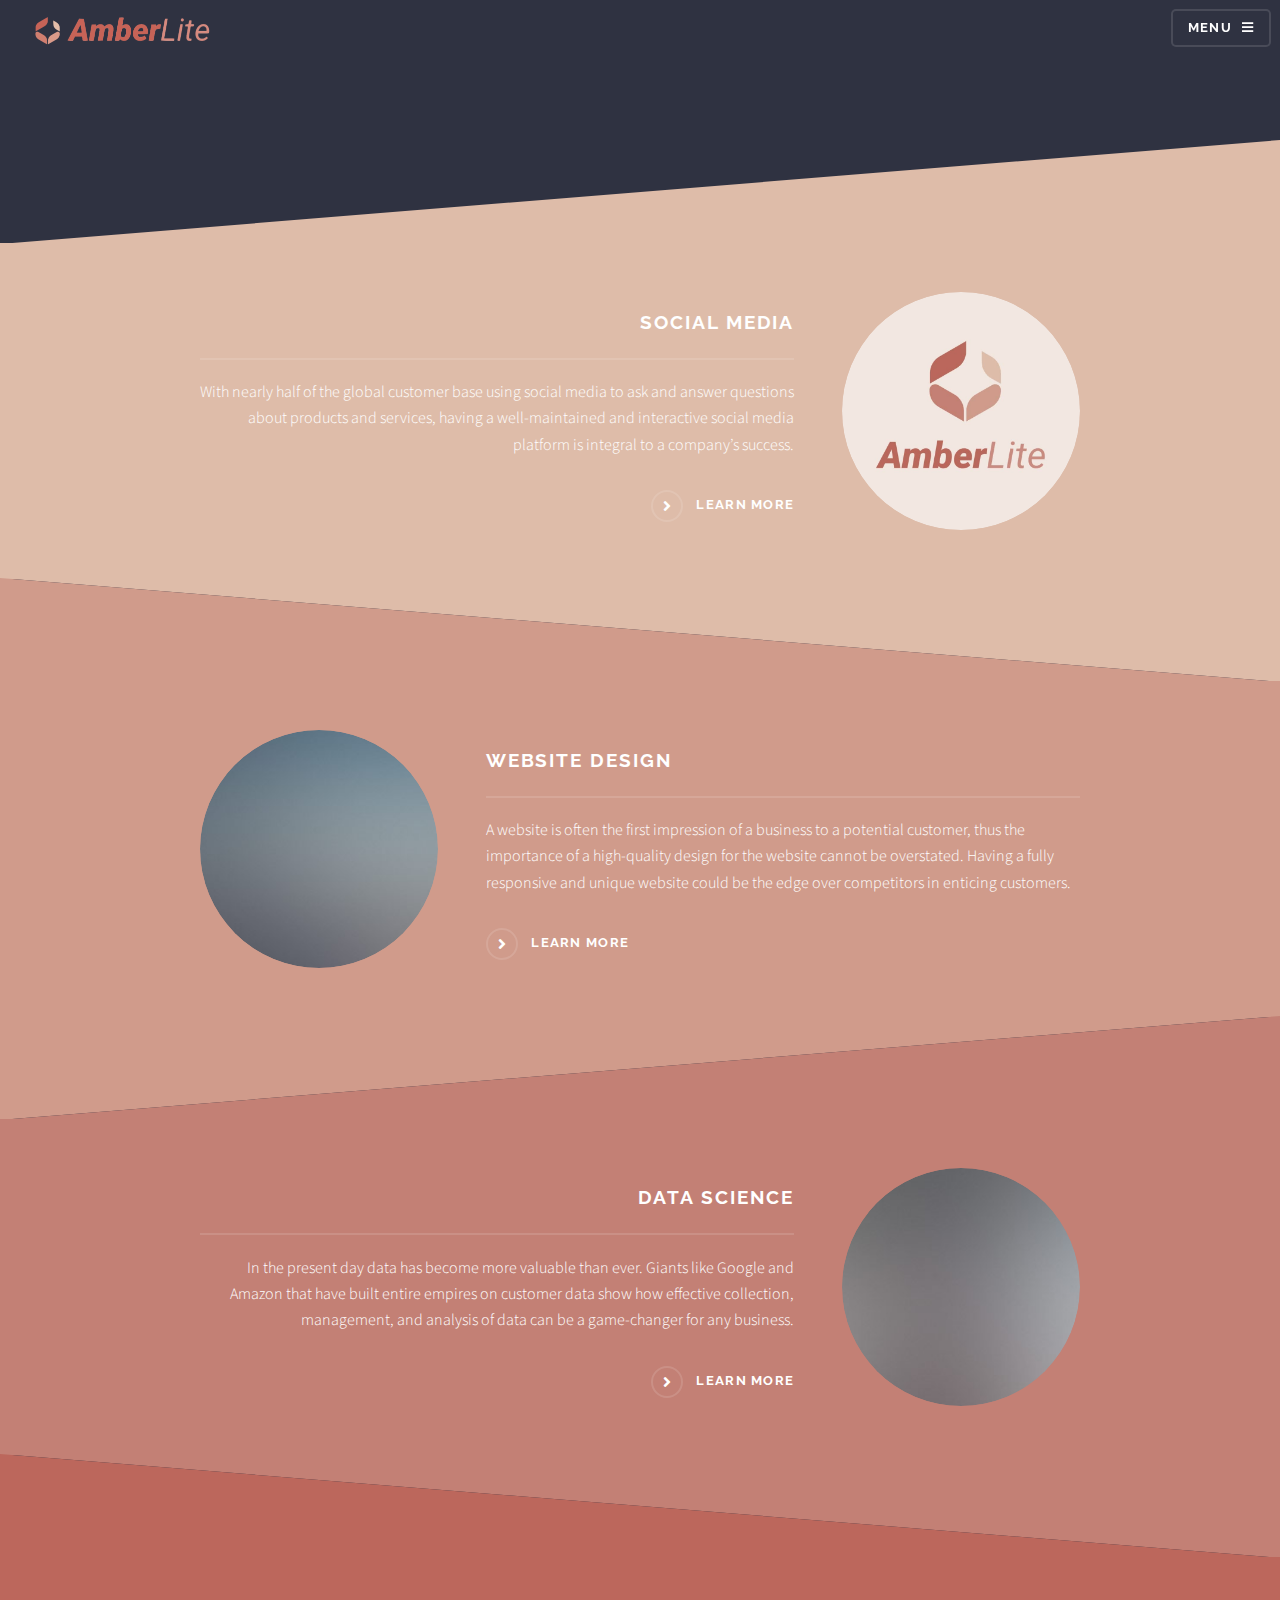
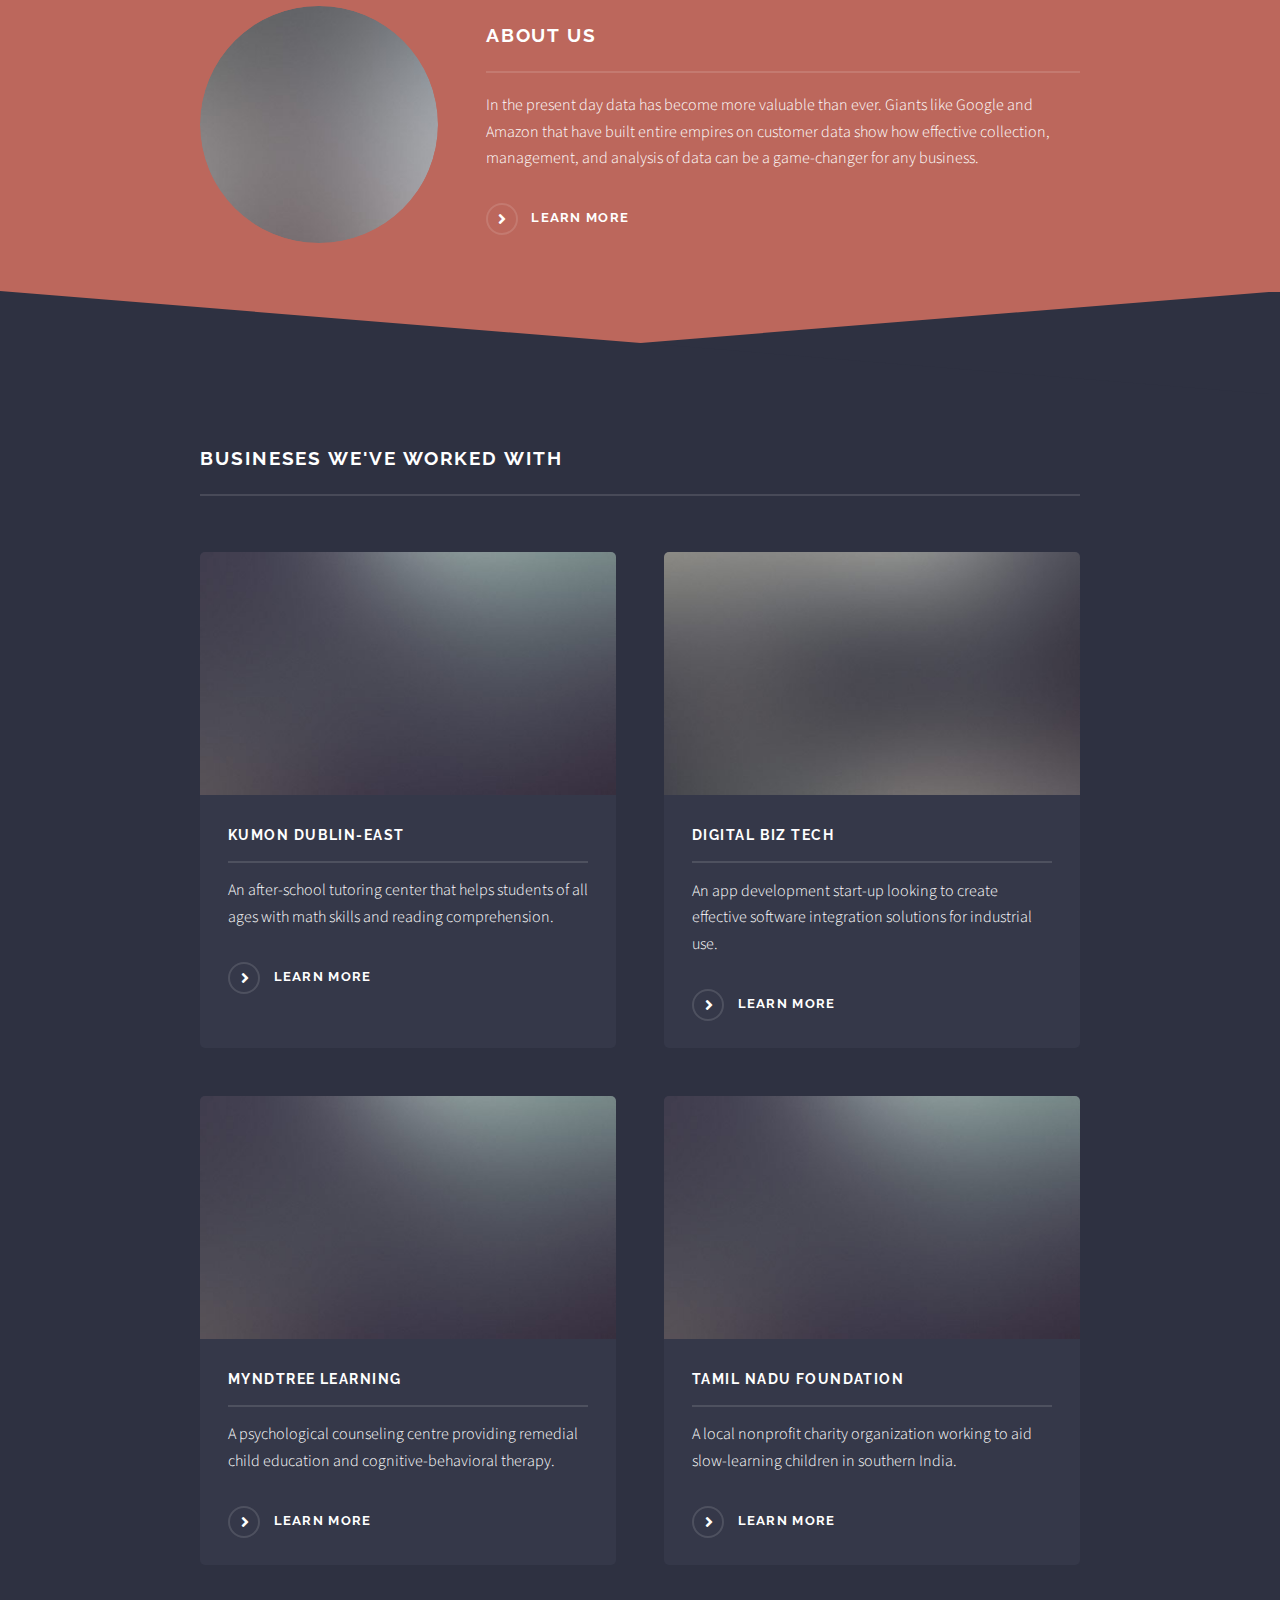
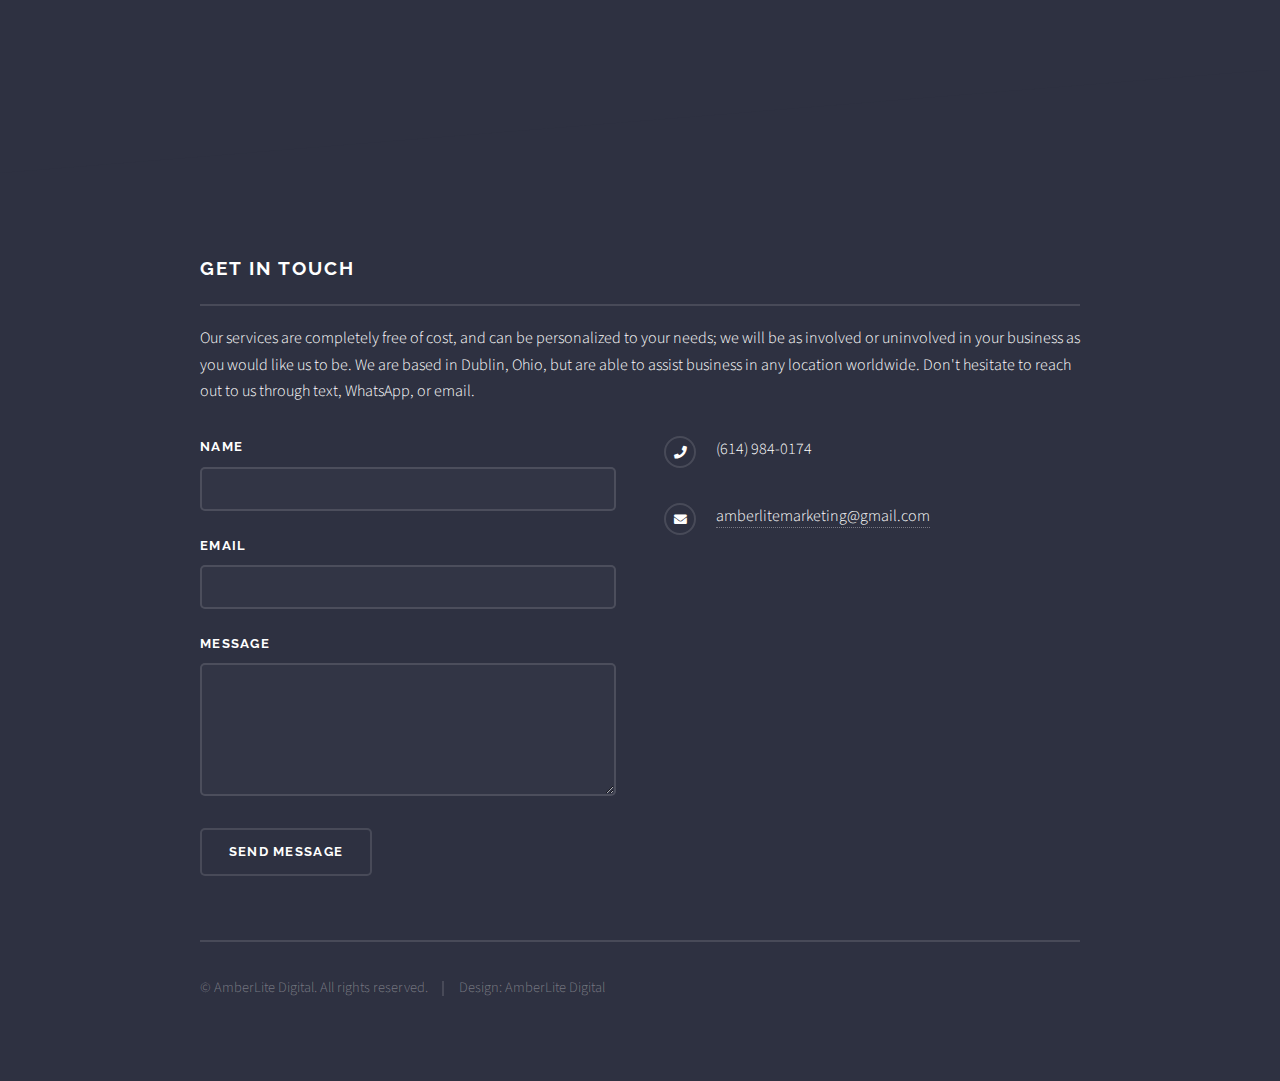
==== commit 268c1ff1: "Update index.html" ====
--- a/index.html
+++ b/index.html
@@ -111,7 +111,7 @@
 									<p></p>
 									<section class="features">
 										<article>
-											<a href="#" class="image"><img src="images/pic04.jpg" alt="" /></a>
+											<a href="kumon.html" class="image"><img src="images/pic04.jpg" alt="" /></a>
 											<h3 class="major">Kumon Dublin-East</h3>
 											<p>An after-school tutoring center that helps students of all ages with math skills and reading comprehension.</p>
 											<a href="#" class="special">Learn more</a>
@@ -124,7 +124,7 @@
 										</article>
 										<article>
 											<a href="#" class="image"><img src="images/pic04.jpg" alt="" /></a>
-											<h3 class="major">MyndTree</h3>
+											<h3 class="major">MyndTree Learning</h3>
 											<p>A psychological counseling centre providing remedial child education and cognitive-behavioral therapy.</p>
 											<a href="#" class="special">Learn more</a>
 										</article>
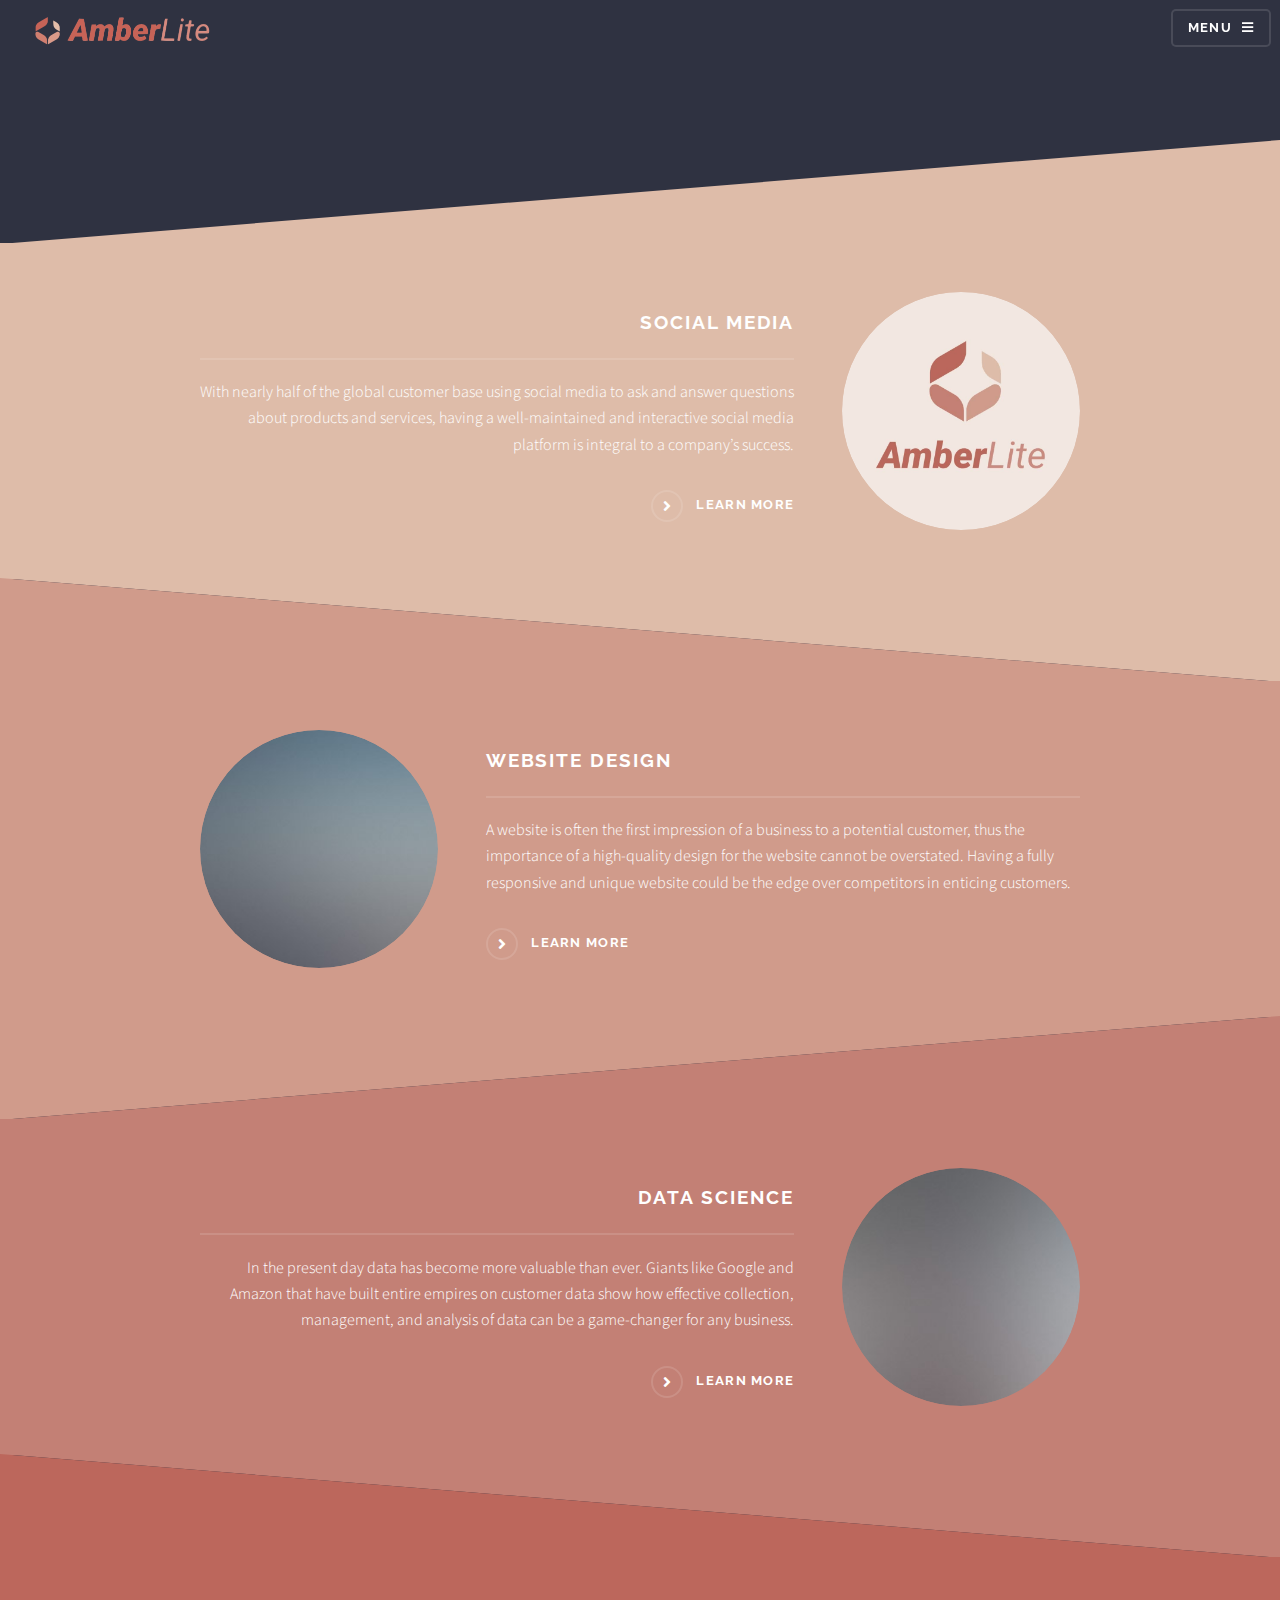
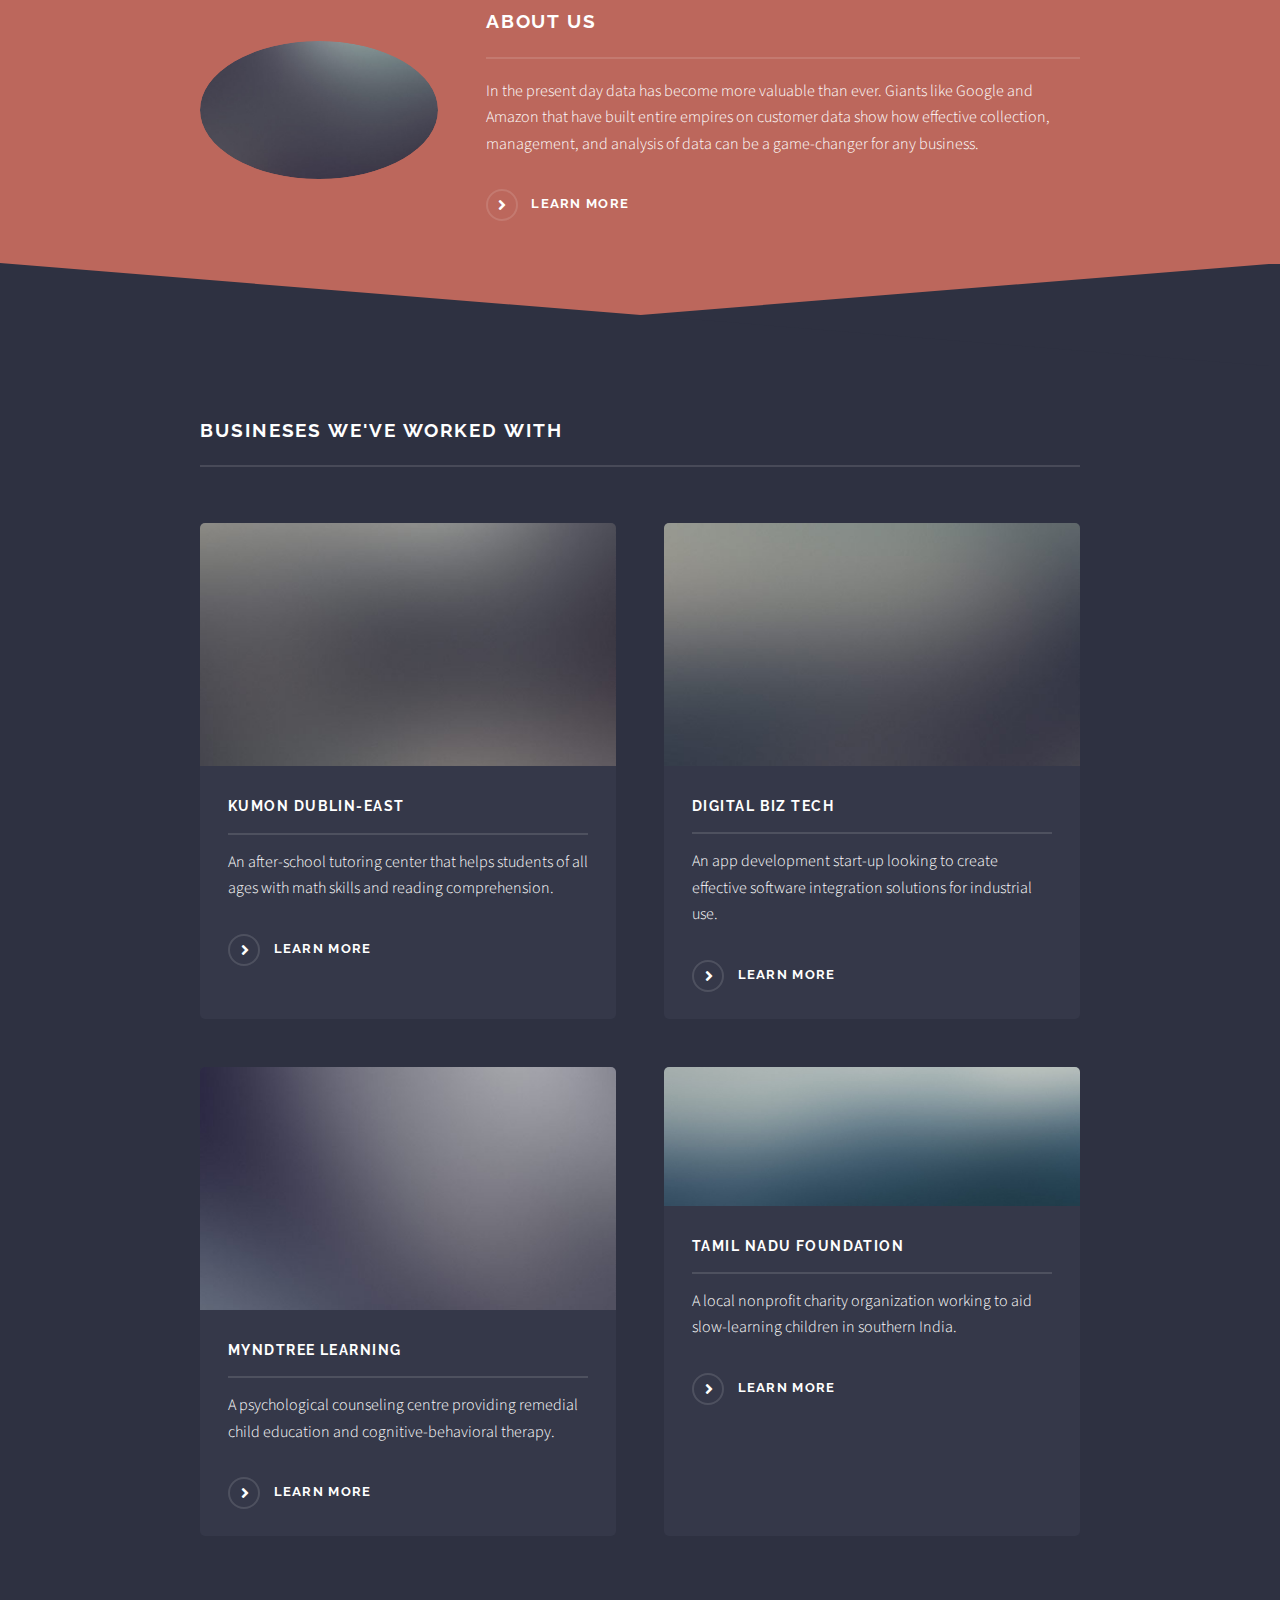
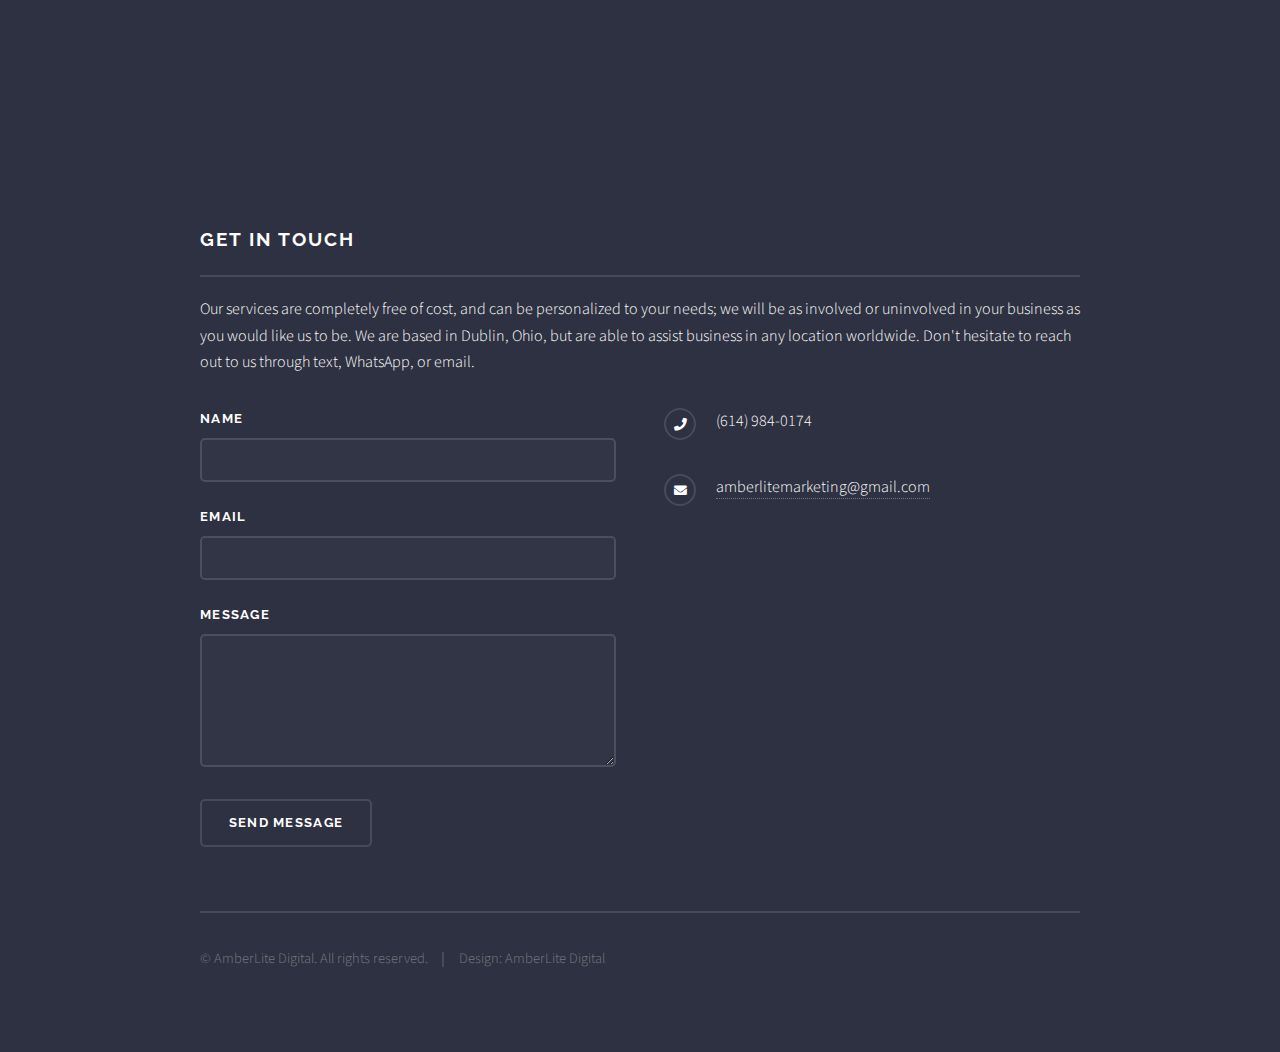
==== commit 06f90101: "Update index.html" ====
--- a/index.html
+++ b/index.html
@@ -95,7 +95,7 @@
 							</section>
 							<section id="two" class="wrapper spotlight style4">
 								<div class="inner">
-									<a href="#" class="image"><img src="images/pic03.jpg" alt="" /></a>
+									<a href="#" class="image"><img src="images/pic04.jpg" alt="" /></a>
 									<div class="content">
 										<h2 class="major">About Us</h2>
 										<p>In the present day data has become more valuable than ever. Giants like Google and Amazon that have built entire empires on customer data show how effective collection, management, and analysis of data can be a game-changer for any business.</p>
@@ -111,28 +111,28 @@
 									<p></p>
 									<section class="features">
 										<article>
-											<a href="kumon.html" class="image"><img src="images/pic04.jpg" alt="" /></a>
+											<a href="kumon.html" class="image"><img src="images/pic05.jpg" alt="" /></a>
 											<h3 class="major">Kumon Dublin-East</h3>
 											<p>An after-school tutoring center that helps students of all ages with math skills and reading comprehension.</p>
-											<a href="#" class="special">Learn more</a>
-										</article>
-										<article>
-											<a href="#" class="image"><img src="images/pic05.jpg" alt="" /></a>
+											<a href="kumon.html" class="special">Learn more</a>
+										</article>
+										<article>
+											<a href="#" class="image"><img src="images/pic06.jpg" alt="" /></a>
 											<h3 class="major">Digital Biz Tech</h3>
 											<p>An app development start-up looking to create effective software integration solutions for industrial use.</p>
-											<a href="#" class="special">Learn more</a>
-										</article>
-										<article>
-											<a href="#" class="image"><img src="images/pic04.jpg" alt="" /></a>
+											<a href="dbt.html" class="special">Learn more</a>
+										</article>
+										<article>
+											<a href="#" class="image"><img src="images/pic07.jpg" alt="" /></a>
 											<h3 class="major">MyndTree Learning</h3>
 											<p>A psychological counseling centre providing remedial child education and cognitive-behavioral therapy.</p>
-											<a href="#" class="special">Learn more</a>
-										</article>
-										<article>
-											<a href="#" class="image"><img src="images/pic04.jpg" alt="" /></a>
+											<a href="myndtree.html" class="special">Learn more</a>
+										</article>
+										<article>
+											<a href="#" class="image"><img src="images/pic08.jpg" alt="" /></a>
 											<h3 class="major">Tamil Nadu Foundation</h3>
 											<p>A local nonprofit charity organization working to aid slow-learning children in southern India.</p>
-											<a href="#" class="special">Learn more</a>
+											<a href="tnf.html" class="special">Learn more</a>
 										</article>
 									</section>
 									<ul class="actions">
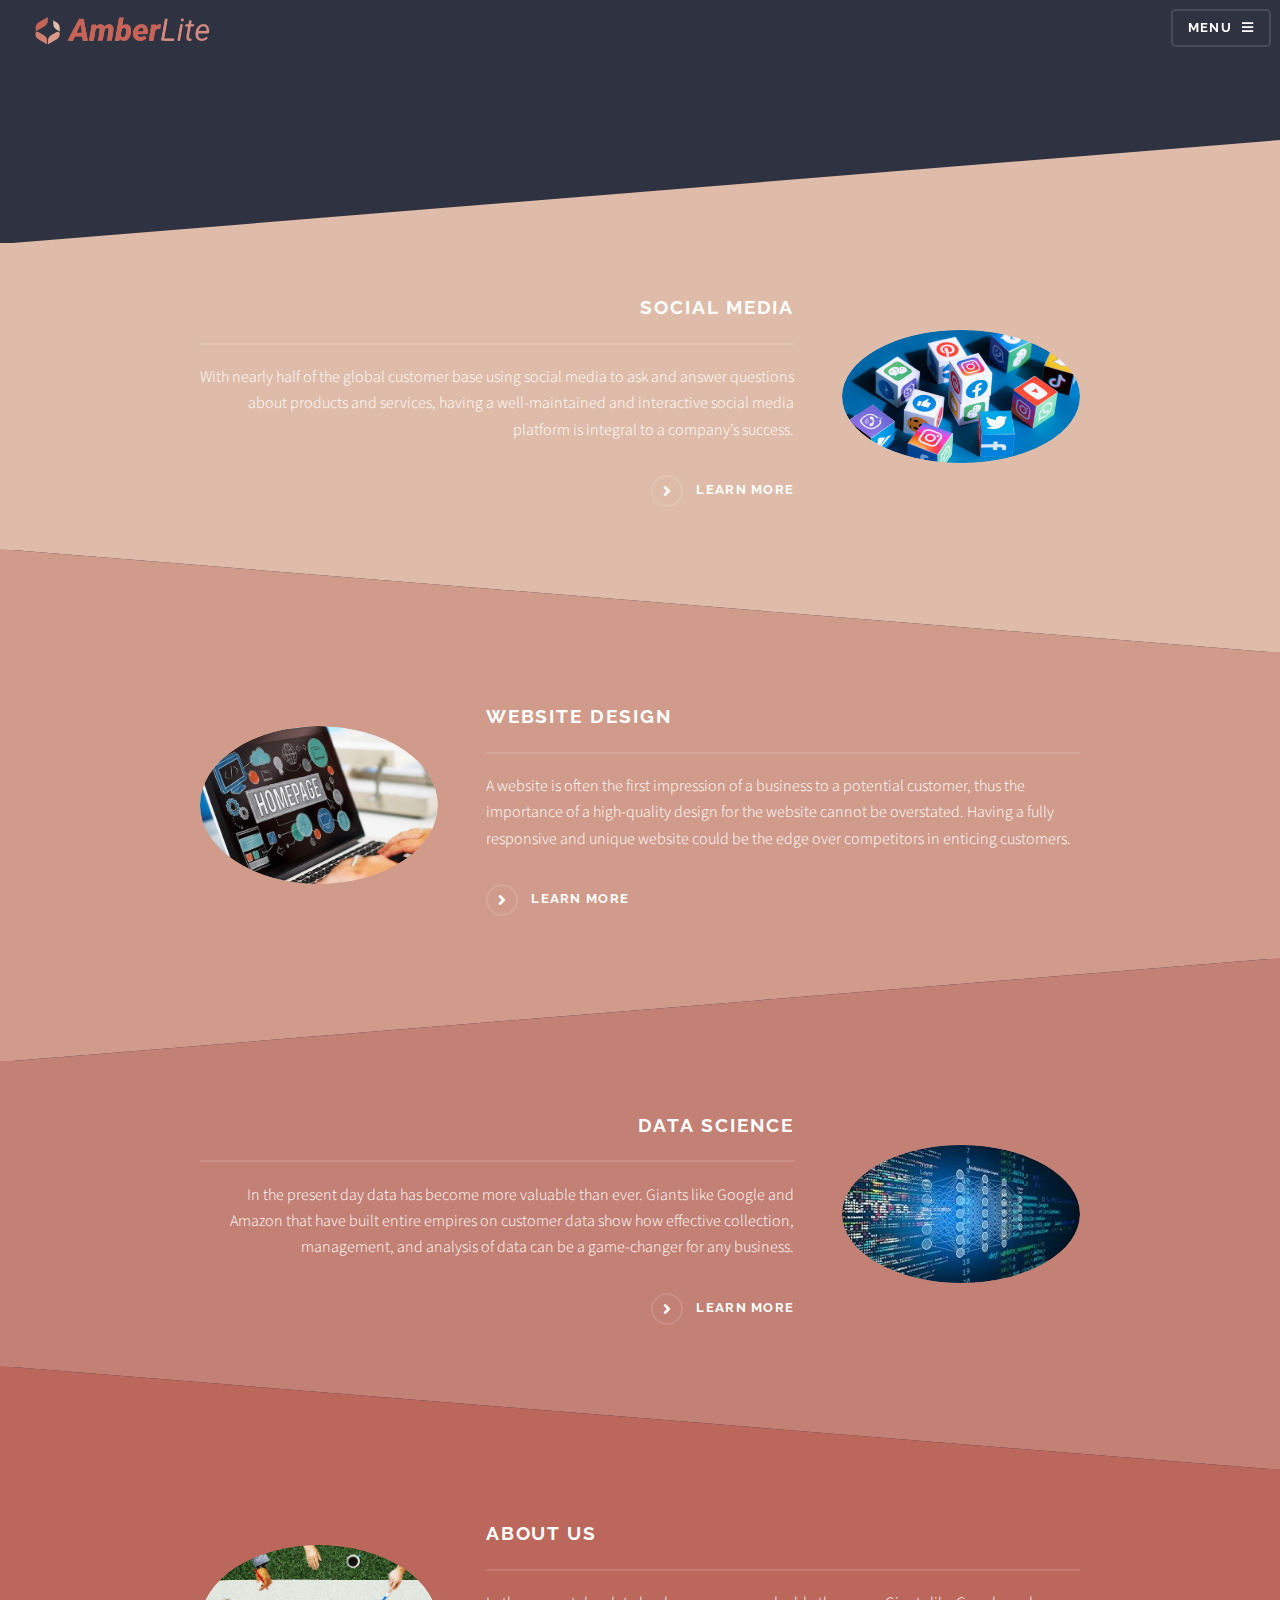
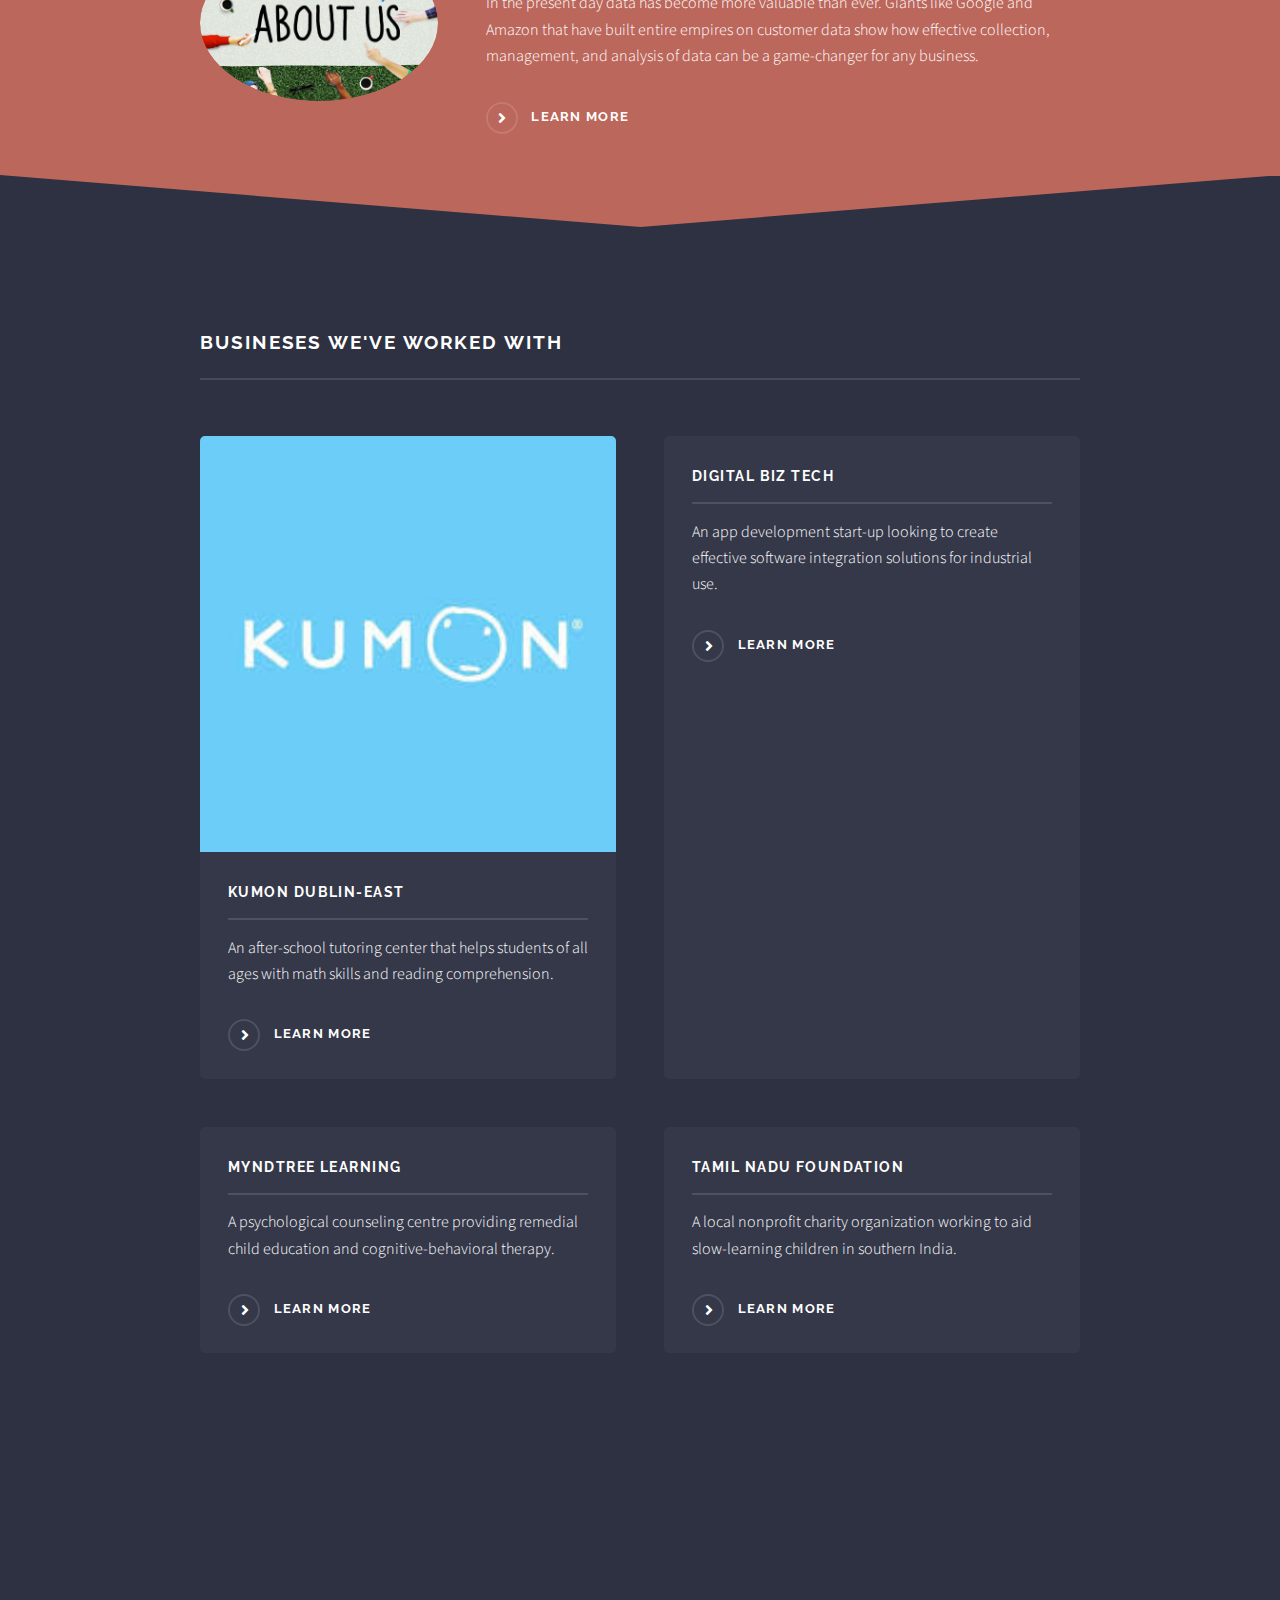
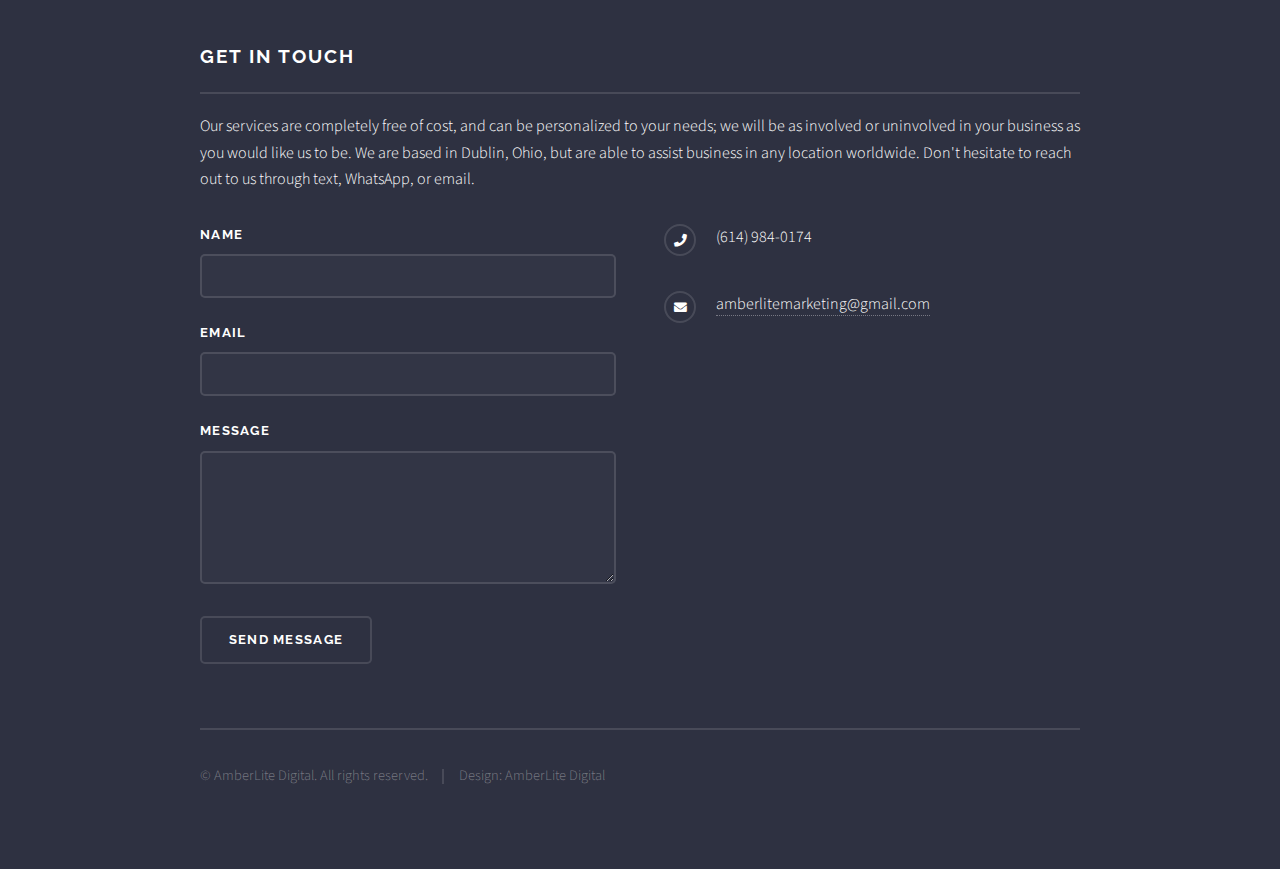
==== commit 6dfa74dc: "Update index.html" ====
--- a/index.html
+++ b/index.html
@@ -150,7 +150,7 @@
 							<p>Our services are completely free of cost, and can be personalized to your needs; we will be as involved or uninvolved in your business as you would like us to be.
 							We are based in Dublin, Ohio, but are able to assist business in any location worldwide. Don't hesitate to reach out to us through text, WhatsApp, or email. <br>
 							</p>
-							<form method="post" action="#">
+							<form method="post" action="https://formspree.io/amberlitemarketing@gmail.com">
 								<div class="fields">
 									<div class="field">
 										<label for="name">Name</label>
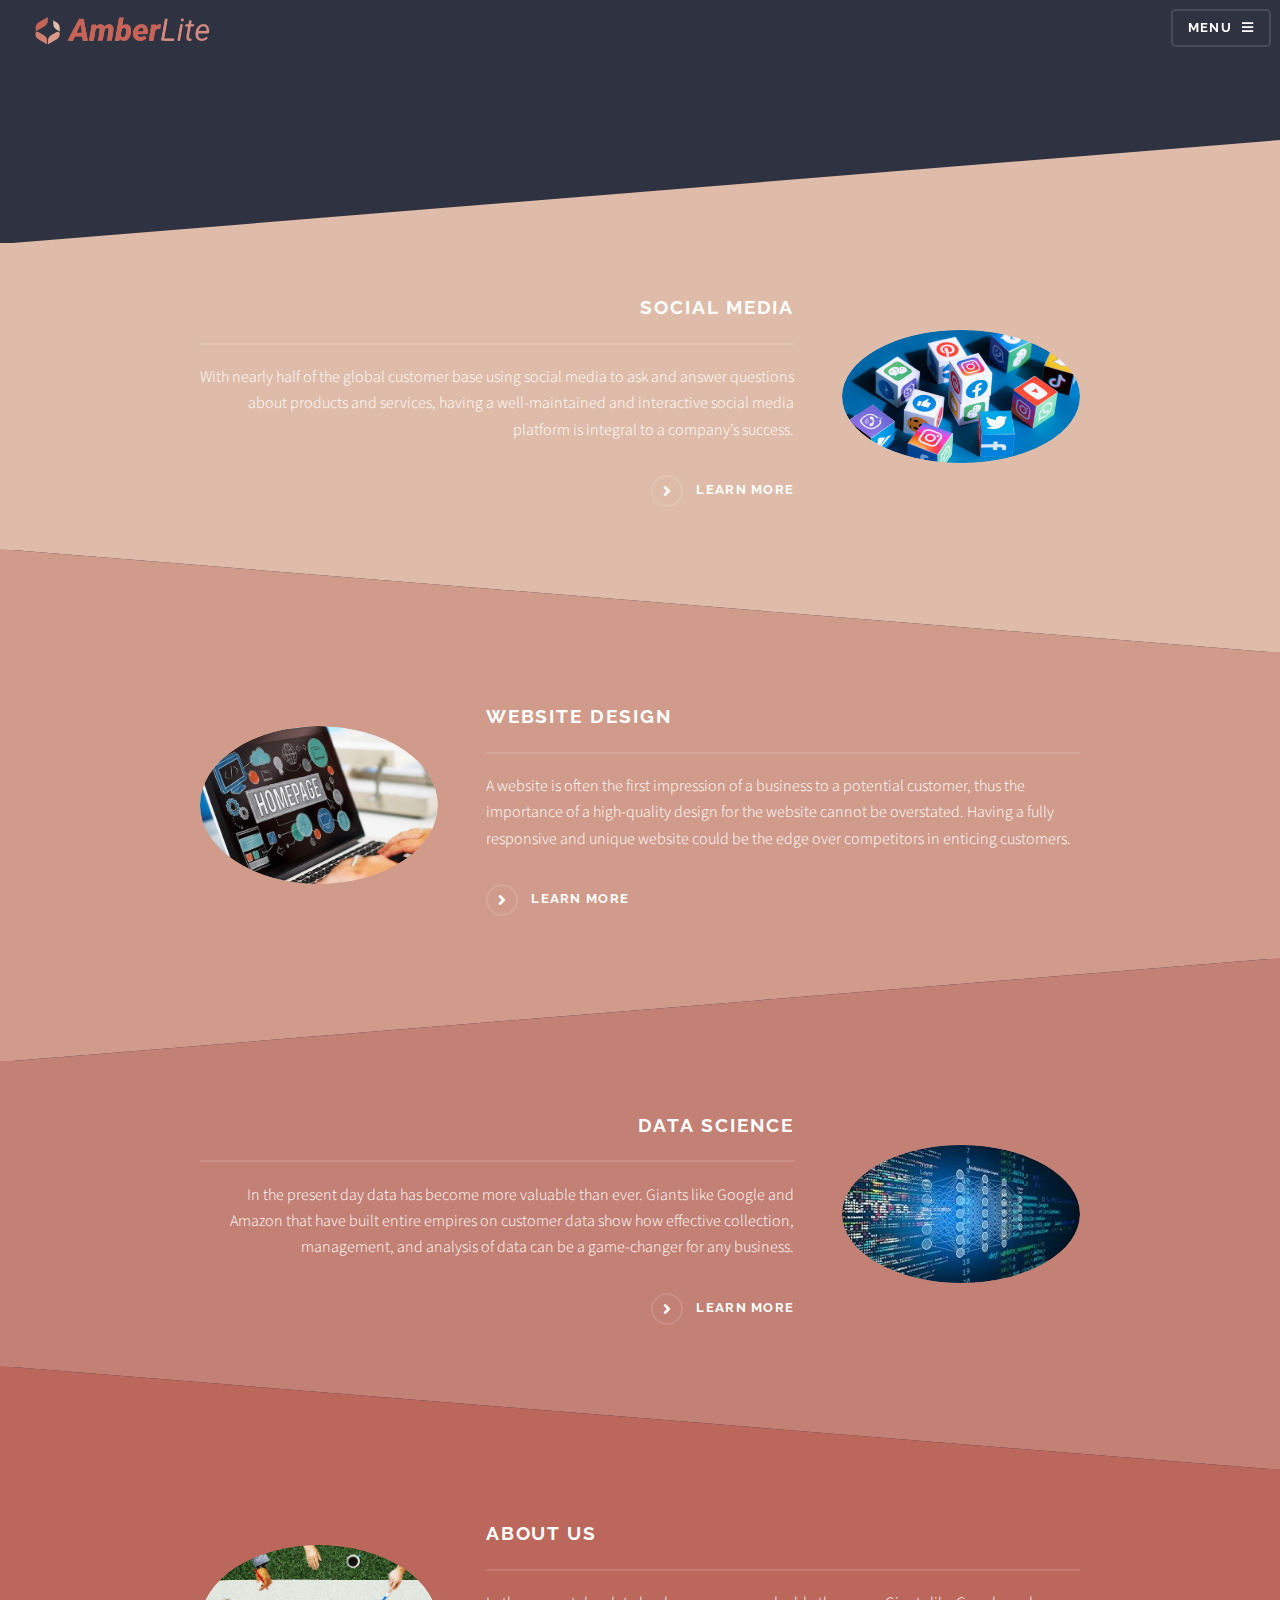
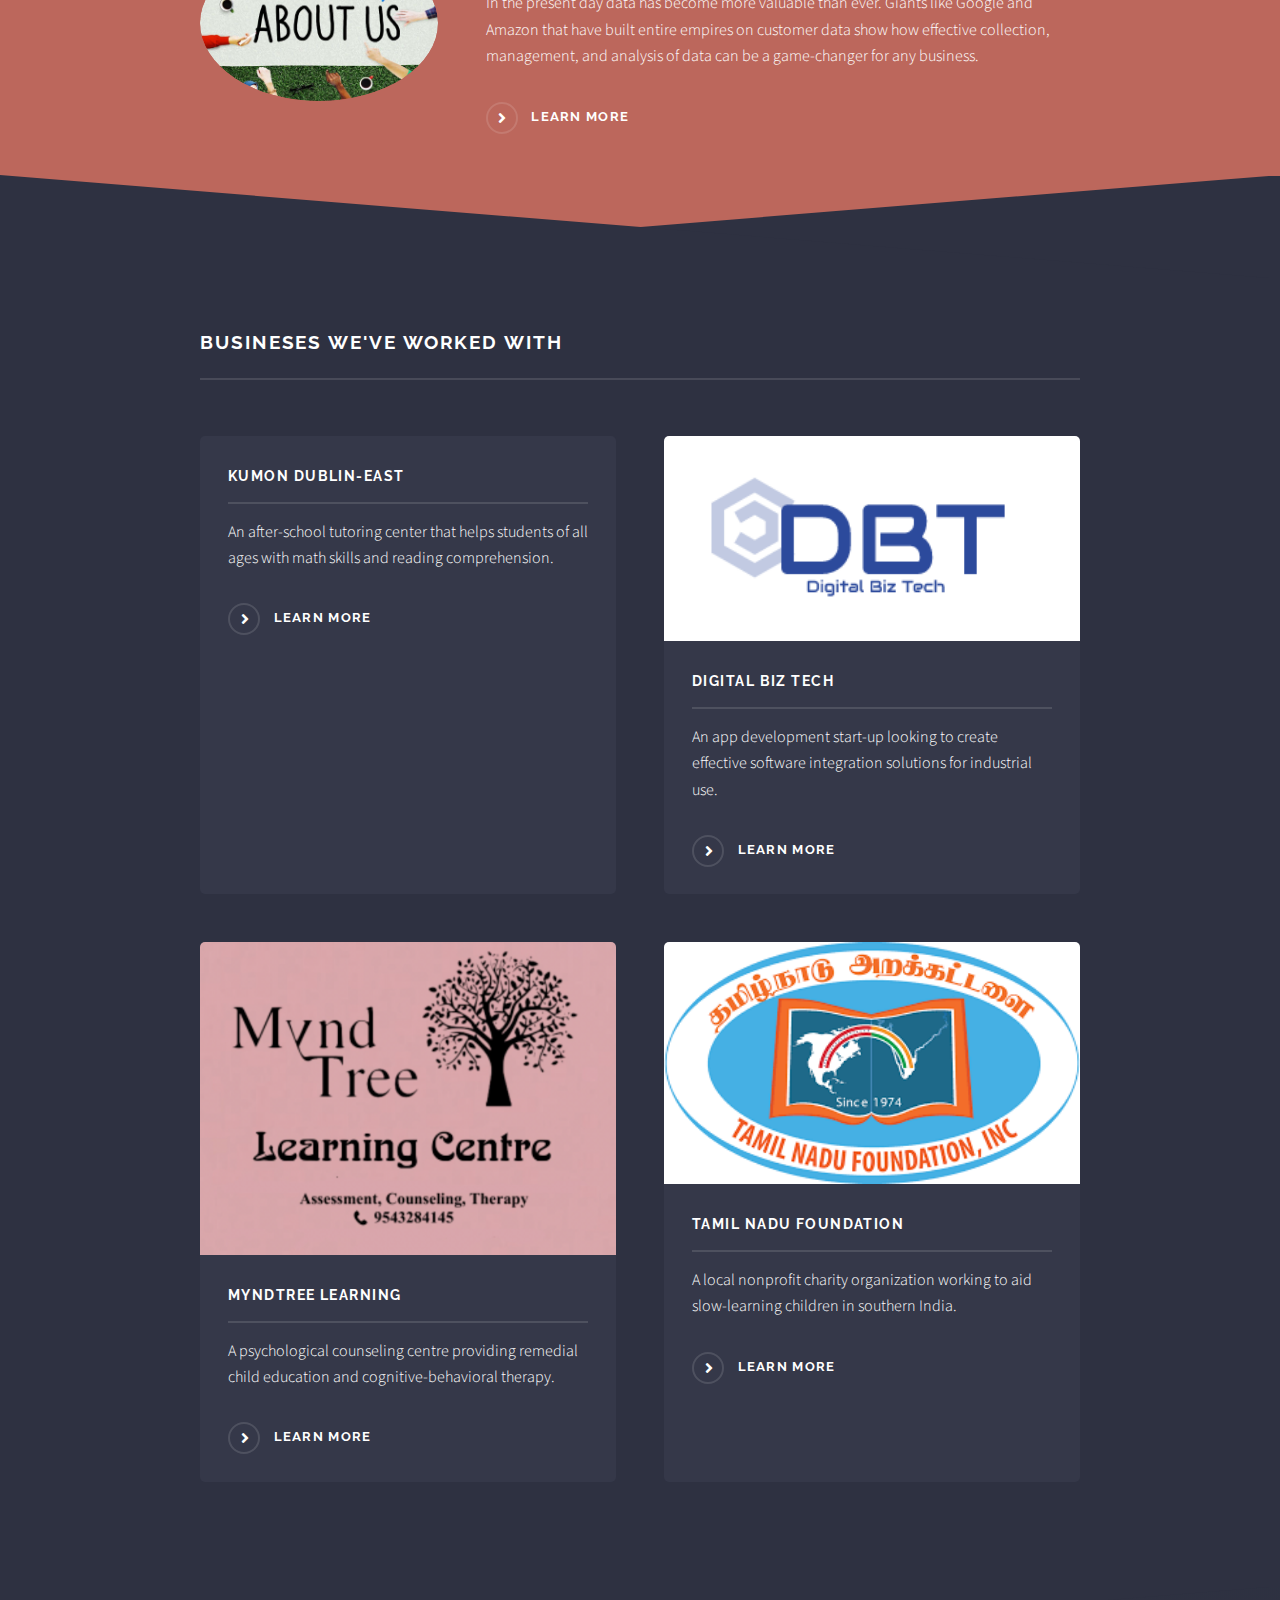
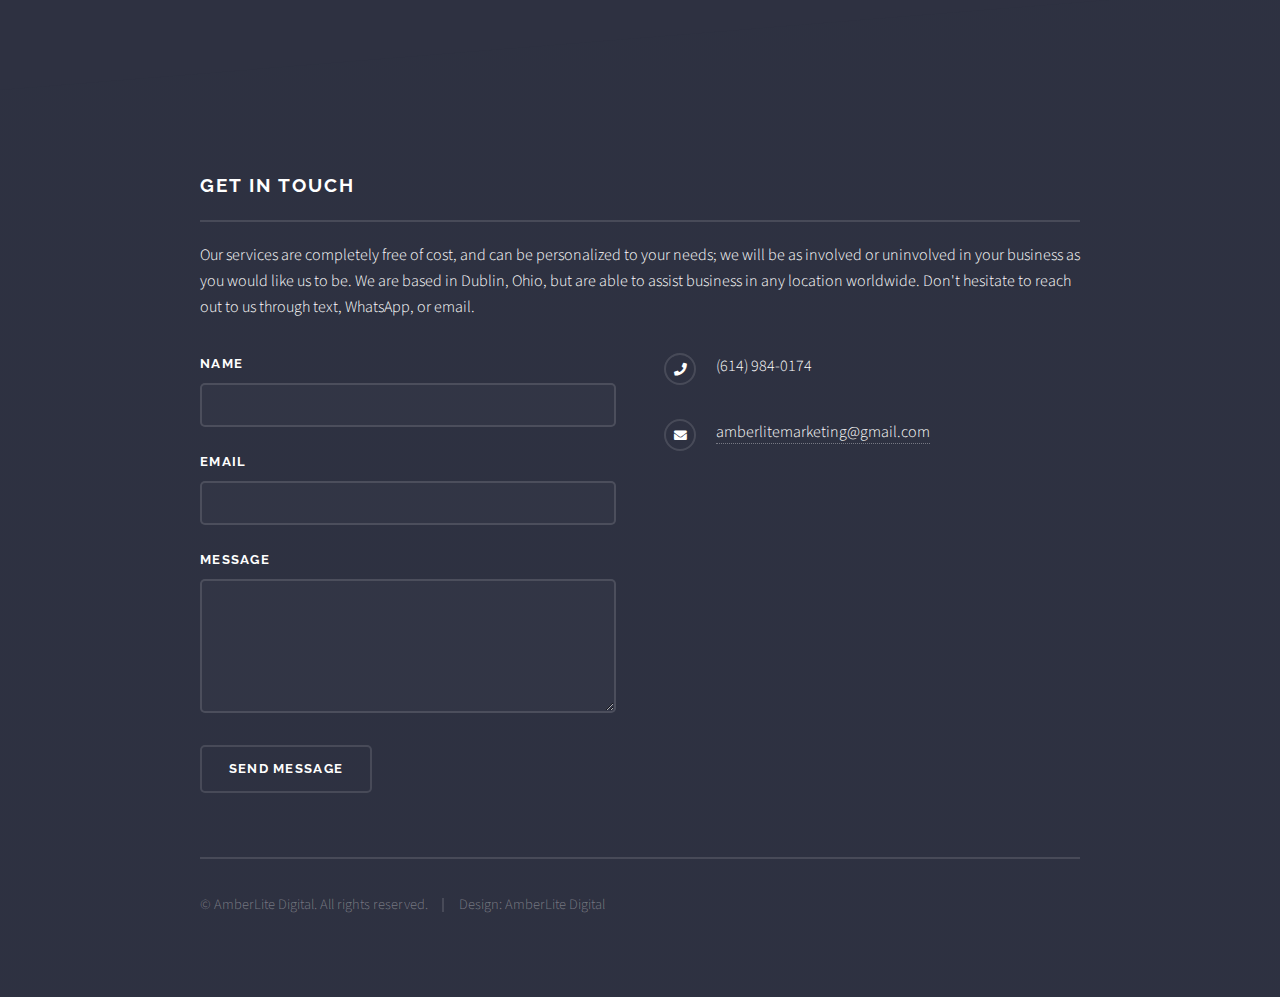
==== commit e3f28089: "Update index.html" ====
--- a/index.html
+++ b/index.html
@@ -111,25 +111,25 @@
 									<p></p>
 									<section class="features">
 										<article>
-											<a href="kumon.html" class="image"><img src="images/pic05.jpg" alt="" /></a>
+											<a href="kumon.html" class="image"><img src="images/kumon.png" alt="" /></a>
 											<h3 class="major">Kumon Dublin-East</h3>
 											<p>An after-school tutoring center that helps students of all ages with math skills and reading comprehension.</p>
 											<a href="kumon.html" class="special">Learn more</a>
 										</article>
 										<article>
-											<a href="#" class="image"><img src="images/pic06.jpg" alt="" /></a>
+											<a href="#" class="image"><img src="images/DBT.png" alt="" /></a>
 											<h3 class="major">Digital Biz Tech</h3>
 											<p>An app development start-up looking to create effective software integration solutions for industrial use.</p>
 											<a href="dbt.html" class="special">Learn more</a>
 										</article>
 										<article>
-											<a href="#" class="image"><img src="images/pic07.jpg" alt="" /></a>
+											<a href="#" class="image"><img src="images/Myndtree.png" alt="" /></a>
 											<h3 class="major">MyndTree Learning</h3>
 											<p>A psychological counseling centre providing remedial child education and cognitive-behavioral therapy.</p>
 											<a href="myndtree.html" class="special">Learn more</a>
 										</article>
 										<article>
-											<a href="#" class="image"><img src="images/pic08.jpg" alt="" /></a>
+											<a href="#" class="image"><img src="images/TNF.png" alt="" /></a>
 											<h3 class="major">Tamil Nadu Foundation</h3>
 											<p>A local nonprofit charity organization working to aid slow-learning children in southern India.</p>
 											<a href="tnf.html" class="special">Learn more</a>
